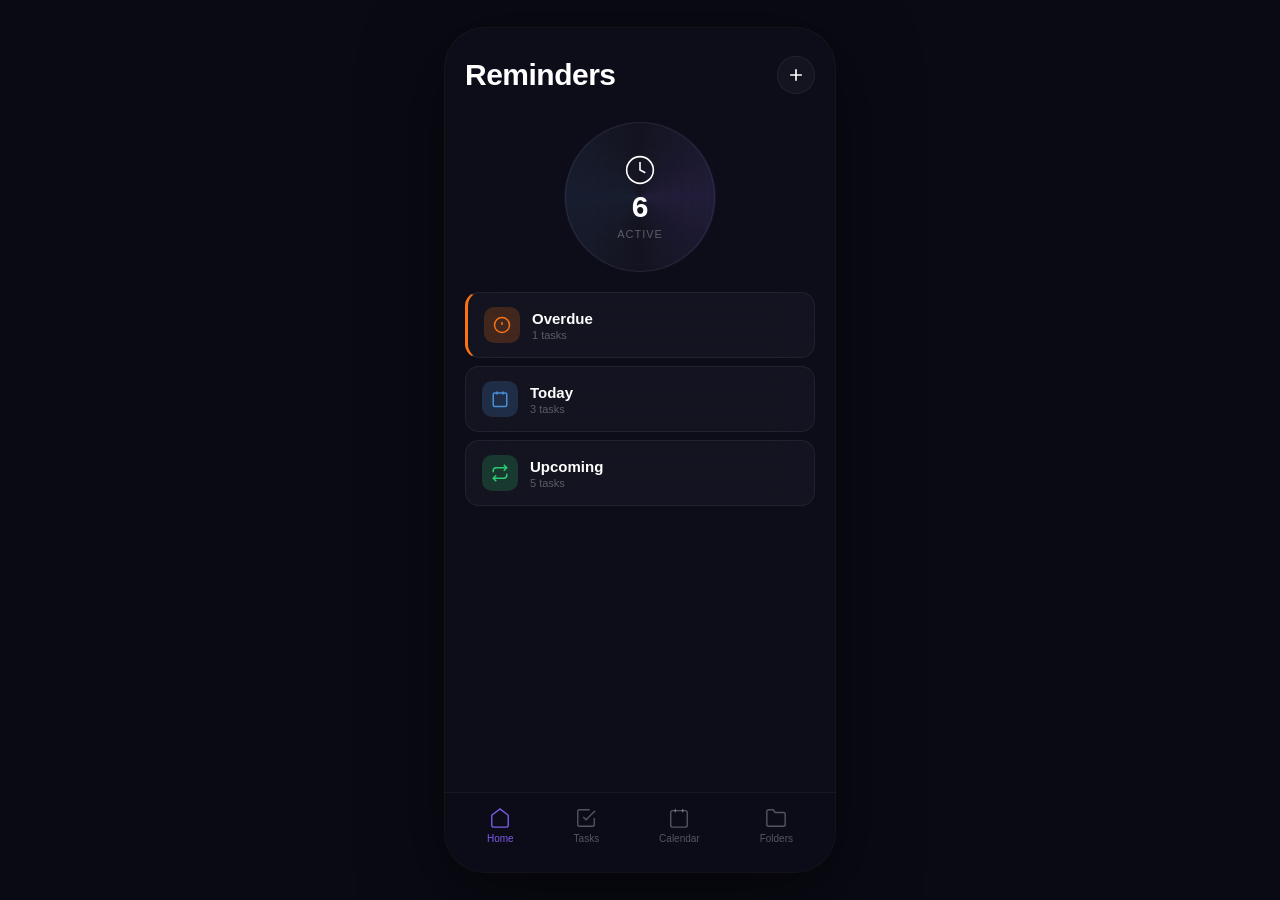
==== webapp/index.html @ ca065702 "upadate!" ====
<!DOCTYPE html>
<html lang="ru">
<head>
    <meta charset="UTF-8">
    <meta name="viewport" content="width=device-width, initial-scale=1.0, maximum-scale=1.0, user-scalable=no, viewport-fit=cover">
    <title>Reminders</title>
    <link rel="stylesheet" href="css/style.css">
</head>
<body>
    <div class="phone-frame">
        <!-- Контент -->
        <div class="content" id="content">
            <!-- Home -->
            <div class="page active" id="page-home">
                <div class="page-header">
                    <h1 class="page-title">Reminders</h1>
                    <button class="btn-circle" id="btnAddHome">
                        <svg width="20" height="20" viewBox="0 0 24 24" fill="none" stroke="white" stroke-width="2"><line x1="12" y1="5" x2="12" y2="19"/><line x1="5" y1="12" x2="19" y2="12"/></svg>
                    </button>
                </div>

                <div class="hero-circle-container">
                    <div class="hero-circle">
                        <div class="hero-circle-glow"></div>
                        <div class="hero-circle-content">
                            <svg width="32" height="32" viewBox="0 0 24 24" fill="none" stroke="white" stroke-width="1.2"><circle cx="12" cy="12" r="10"/><polyline points="12 6 12 12 16 14"/></svg>
                            <span class="hero-number" id="activeCount">4</span>
                            <span class="hero-label">active</span>
                        </div>
                    </div>
                </div>

                <div class="smart-lists">
                    <div class="smart-list-card overdue-card">
                        <div class="smart-list-left">
                            <div class="smart-list-icon" style="background: rgba(249,115,22,0.2);">
                                <svg width="18" height="18" viewBox="0 0 24 24" fill="none" stroke="#f97316" stroke-width="2"><circle cx="12" cy="12" r="10"/><line x1="12" y1="8" x2="12" y2="12"/><line x1="12" y1="16" x2="12.01" y2="16"/></svg>
                            </div>
                            <div>
                                <span class="smart-list-name">Overdue</span>
                                <span class="smart-list-count" id="overdueCount">2 tasks</span>
                            </div>
                        </div>
                    </div>
                    <div class="smart-list-card">
                        <div class="smart-list-left">
                            <div class="smart-list-icon" style="background: rgba(74,144,217,0.2);">
                                <svg width="18" height="18" viewBox="0 0 24 24" fill="none" stroke="#4A90D9" stroke-width="2"><rect x="3" y="4" width="18" height="18" rx="2"/><line x1="16" y1="2" x2="16" y2="6"/><line x1="8" y1="2" x2="8" y2="6"/></svg>
                            </div>
                            <div>
                                <span class="smart-list-name">Today</span>
                                <span class="smart-list-count" id="todayCount">3 tasks</span>
                            </div>
                        </div>
                    </div>
                    <div class="smart-list-card">
                        <div class="smart-list-left">
                            <div class="smart-list-icon" style="background: rgba(46,204,113,0.2);">
                                <svg width="18" height="18" viewBox="0 0 24 24" fill="none" stroke="#2ecc71" stroke-width="2"><polyline points="17 1 21 5 17 9"/><path d="M3 11V9a4 4 0 0 1 4-4h14"/><polyline points="7 23 3 19 7 15"/><path d="M21 13v2a4 4 0 0 1-4 4H3"/></svg>
                            </div>
                            <div>
                                <span class="smart-list-name">Upcoming</span>
                                <span class="smart-list-count" id="upcomingCount">5 tasks</span>
                            </div>
                        </div>
                    </div>
                </div>
            </div>

            <!-- Tasks -->
            <div class="page" id="page-tasks">
                <div class="page-header">
                    <h1 class="page-title">Tasks</h1>
                    <button class="btn-circle" id="btnAddTask">
                        <svg width="20" height="20" viewBox="0 0 24 24" fill="none" stroke="white" stroke-width="2"><line x1="12" y1="5" x2="12" y2="19"/><line x1="5" y1="12" x2="19" y2="12"/></svg>
                    </button>
                </div>
                <div class="search-bar">
                    <svg width="16" height="16" viewBox="0 0 24 24" fill="none" stroke="rgba(255,255,255,0.4)" stroke-width="2"><circle cx="11" cy="11" r="8"/><line x1="21" y1="21" x2="16.65" y2="16.65"/></svg>
                    <input type="text" placeholder="Search tasks..." class="search-input" id="searchTasks">
                </div>
                <div class="filter-chips">
                    <button class="chip active" data-filter="all">All</button>
                    <button class="chip" data-filter="today">Today</button>
                    <button class="chip" data-filter="week">Week</button>
                    <button class="chip" data-filter="overdue">Overdue</button>
                </div>
                <div class="tasks-list-scroll" id="allTasksList"></div>
            </div>

            <!-- Calendar -->
            <div class="page" id="page-calendar">
                <div class="page-header">
                    <h1 class="page-title">Calendar</h1>
                    <button class="btn-circle" id="btnAddCalendar">
                        <svg width="20" height="20" viewBox="0 0 24 24" fill="none" stroke="white" stroke-width="2"><line x1="12" y1="5" x2="12" y2="19"/><line x1="5" y1="12" x2="19" y2="12"/></svg>
                    </button>
                </div>
                <div class="month-nav">
                    <button class="month-arrow" id="prevMonth"><svg width="20" height="20" viewBox="0 0 24 24" fill="none" stroke="white" stroke-width="2"><polyline points="15 18 9 12 15 6"/></svg></button>
                    <span class="month-title" id="monthTitle">July 2026</span>
                    <button class="month-arrow" id="nextMonth"><svg width="20" height="20" viewBox="0 0 24 24" fill="none" stroke="white" stroke-width="2"><polyline points="9 18 15 12 9 6"/></svg></button>
                </div>
                <div class="weekdays">
                    <span>Mon</span><span>Tue</span><span>Wed</span><span>Thu</span><span>Fri</span><span>Sat</span><span>Sun</span>
                </div>
                <div class="calendar-grid" id="calendarGrid"></div>
                <div class="selected-date-tasks" id="selectedDateTasks">
                    <p class="no-tasks-text">Select a date to see tasks</p>
                </div>
            </div>

            <!-- Folders -->
            <div class="page" id="page-folders">
                <div class="page-header">
                    <h1 class="page-title">Folders</h1>
                    <button class="btn-circle" id="btnAddFolder">
                        <svg width="20" height="20" viewBox="0 0 24 24" fill="none" stroke="white" stroke-width="2"><line x1="12" y1="5" x2="12" y2="19"/><line x1="5" y1="12" x2="19" y2="12"/></svg>
                    </button>
                </div>
                <div class="folders-list" id="foldersList">
                    <div class="folder-card">
                        <div class="folder-left">
                            <div class="folder-color" style="background: #7c5ce7;"></div>
                            <span class="folder-name">Work</span>
                        </div>
                        <span class="folder-count">5</span>
                    </div>
                    <div class="folder-card">
                        <div class="folder-left">
                            <div class="folder-color" style="background: #2ecc71;"></div>
                            <span class="folder-name">Personal</span>
                        </div>
                        <span class="folder-count">3</span>
                    </div>
                    <div class="folder-card">
                        <div class="folder-left">
                            <div class="folder-color" style="background: #4A90D9;"></div>
                            <span class="folder-name">Study</span>
                        </div>
                        <span class="folder-count">2</span>
                    </div>
                </div>
            </div>
        </div>

        <!-- Таб-бар -->
        <div class="tab-bar">
            <div class="tab-item active" data-page="home">
                <svg width="22" height="22" viewBox="0 0 24 24" fill="none" stroke="currentColor" stroke-width="1.5"><path d="M3 9l9-7 9 7v11a2 2 0 0 1-2 2H5a2 2 0 0 1-2-2z"/></svg>
                <span>Home</span>
            </div>
            <div class="tab-item" data-page="tasks">
                <svg width="22" height="22" viewBox="0 0 24 24" fill="none" stroke="currentColor" stroke-width="1.5"><path d="M9 11l3 3L22 4"/><path d="M21 12v7a2 2 0 0 1-2 2H5a2 2 0 0 1-2-2V5a2 2 0 0 1 2-2h11"/></svg>
                <span>Tasks</span>
            </div>
            <div class="tab-item" data-page="calendar">
                <svg width="22" height="22" viewBox="0 0 24 24" fill="none" stroke="currentColor" stroke-width="1.5"><rect x="3" y="4" width="18" height="18" rx="2"/><line x1="16" y1="2" x2="16" y2="6"/><line x1="8" y1="2" x2="8" y2="6"/></svg>
                <span>Calendar</span>
            </div>
            <div class="tab-item" data-page="folders">
                <svg width="22" height="22" viewBox="0 0 24 24" fill="none" stroke="currentColor" stroke-width="1.5"><path d="M22 19a2 2 0 0 1-2 2H4a2 2 0 0 1-2-2V5a2 2 0 0 1 2-2h5l2 3h9a2 2 0 0 1 2 2z"/></svg>
                <span>Folders</span>
            </div>
        </div>
    </div>

    <!-- Модальное окно создания/редактирования -->
    <div class="modal-overlay" id="modalOverlay">
        <div class="modal-sheet">
            <div class="modal-handle"></div>
            <h3 class="modal-title" id="modalTitle">New Reminder</h3>
            <div class="modal-body">
                <input type="text" class="modal-input" id="inputTitle" placeholder="Task name">
                <textarea class="modal-input modal-textarea" id="inputDescription" placeholder="Notes" rows="2"></textarea>
                <div class="modal-row">
                    <label class="modal-label">Deadline</label>
                    <input type="datetime-local" class="modal-input" id="inputDeadline">
                </div>
                <div class="modal-row">
                    <label class="modal-label">Priority</label>
                    <div class="priority-select" id="prioritySelect">
                        <button class="priority-btn" data-priority="low">!</button>
                        <button class="priority-btn active" data-priority="medium">!!</button>
                        <button class="priority-btn" data-priority="high">!!!</button>
                    </div>
                </div>
                <div class="modal-row">
                    <label class="modal-label">Folder</label>
                    <select class="modal-input" id="inputFolder">
                        <option value="">None</option>
                        <option value="work">Work</option>
                        <option value="personal">Personal</option>
                        <option value="study">Study</option>
                    </select>
                </div>
                <div class="modal-row">
                    <label class="modal-label">Repeat</label>
                    <select class="modal-input" id="inputRepeat">
                        <option value="none">Never</option>
                        <option value="daily">Daily</option>
                        <option value="weekly">Weekly</option>
                        <option value="monthly">Monthly</option>
                    </select>
                </div>
                <div class="modal-row">
                    <label class="modal-label">Remind before</label>
                    <select class="modal-input" id="inputRemindBefore">
                        <option value="0">At deadline</option>
                        <option value="5">5 minutes</option>
                        <option value="15">15 minutes</option>
                        <option value="30">30 minutes</option>
                        <option value="60">1 hour</option>
                        <option value="1440">1 day</option>
                    </select>
                </div>
                <div class="modal-row">
                    <label class="modal-label">Subtasks</label>
                    <div class="subtasks-list" id="subtasksList"></div>
                    <button class="add-subtask-btn" id="addSubtask">+ Add subtask</button>
                </div>
            </div>
            <div class="modal-actions">
                <button class="btn-delete" id="btnDelete" style="display:none;">Delete</button>
                <button class="btn-save" id="btnSave">Save</button>
            </div>
        </div>
    </div>

    <script src="https://telegram.org/js/telegram-web-app.js"></script>
    <script src="js/store.js"></script>
    <script src="js/app.js"></script>
</body>
</html>
---- webapp/css/style.css ----
* { margin: 0; padding: 0; box-sizing: border-box; }

:root {
    --phone-width: 390px;
    --phone-height: 844px;
    --bg: #0d0d1a;
    --surface: rgba(255,255,255,0.03);
    --surface-hover: rgba(255,255,255,0.05);
    --border: rgba(255,255,255,0.06);
    --border-hover: rgba(255,255,255,0.12);
    --text: #fff;
    --text-secondary: rgba(255,255,255,0.5);
    --text-muted: rgba(255,255,255,0.3);
    --accent: #7c5ce7;
    --overdue: #f97316;
    --success: #2ecc71;
    --info: #4A90D9;
    --radius: 14px;
    --radius-sm: 10px;
}

body {
    font-family: -apple-system, BlinkMacSystemFont, 'SF Pro Display', 'Segoe UI', sans-serif;
    background: #000;
    display: flex;
    justify-content: center;
    align-items: center;
    min-height: 100vh;
    -webkit-font-smoothing: antialiased;
    -webkit-tap-highlight-color: transparent;
    user-select: none;
}

.phone-frame {
    width: var(--phone-width);
    height: var(--phone-height);
    max-width: 100vw;
    max-height: 100vh;
    background: var(--bg);
    overflow: hidden;
    display: flex;
    flex-direction: column;
    position: relative;
    box-shadow: 0 0 0 1px rgba(255,255,255,0.05), 0 0 80px rgba(80,60,180,0.15);
}

@media (max-width: 390px) {
    .phone-frame { width: 100vw; height: 100vh; border-radius: 0; }
}

@media (min-width: 391px) {
    body { background: #0a0a14; }
    .phone-frame { border-radius: 40px; box-shadow: 0 0 0 1px rgba(255,255,255,0.05), 0 20px 80px rgba(0,0,0,0.6); }
}

/* Контент */
.content {
    flex: 1;
    overflow-y: auto;
    padding: 28px 20px 8px;
    position: relative;
}

.content::-webkit-scrollbar { display: none; }

.page { display: none; }
.page.active { display: block; }

.page-header {
    display: flex;
    justify-content: space-between;
    align-items: center;
    margin-bottom: 20px;
}

.page-title {
    font-size: 30px;
    font-weight: 700;
    color: var(--text);
    letter-spacing: -0.5px;
}

.btn-circle {
    width: 38px;
    height: 38px;
    border-radius: 50%;
    background: var(--surface);
    border: 1px solid var(--border);
    color: white;
    cursor: pointer;
    display: flex;
    align-items: center;
    justify-content: center;
    transition: all 0.15s ease;
}

.btn-circle:active {
    background: var(--surface-hover);
    transform: scale(0.92);
}

/* Hero circle */
.hero-circle-container {
    display: flex;
    justify-content: center;
    padding: 8px 0 20px;
}

.hero-circle {
    width: 150px;
    height: 150px;
    border-radius: 50%;
    background: rgba(255,255,255,0.03);
    backdrop-filter: blur(30px);
    -webkit-backdrop-filter: blur(30px);
    border: 1px solid rgba(255,255,255,0.08);
    position: relative;
    display: flex;
    align-items: center;
    justify-content: center;
}

.hero-circle-glow {
    position: absolute;
    inset: -2px;
    border-radius: 50%;
    background: conic-gradient(from 0deg, transparent, rgba(124,92,231,0.12), transparent, rgba(74,144,217,0.08), transparent);
    animation: rotateGlow 8s linear infinite;
}

@keyframes rotateGlow {
    from { transform: rotate(0deg); }
    to { transform: rotate(360deg); }
}

.hero-circle-content {
    position: relative;
    z-index: 1;
    display: flex;
    flex-direction: column;
    align-items: center;
    gap: 4px;
}

.hero-number { font-size: 30px; font-weight: 700; color: var(--text); }
.hero-label { font-size: 11px; color: var(--text-muted); text-transform: uppercase; letter-spacing: 1px; }

/* Smart lists */
.smart-lists { display: flex; flex-direction: column; gap: 8px; }

.smart-list-card {
    background: var(--surface);
    backdrop-filter: blur(20px);
    -webkit-backdrop-filter: blur(20px);
    border: 1px solid var(--border);
    border-radius: var(--radius);
    padding: 14px 16px;
    display: flex;
    justify-content: space-between;
    align-items: center;
    cursor: pointer;
    transition: all 0.15s ease;
}

.smart-list-card:active { background: var(--surface-hover); transform: scale(0.98); }
.smart-list-card.overdue-card { border-left: 3px solid var(--overdue); }

.smart-list-left { display: flex; align-items: center; gap: 12px; }

.smart-list-icon {
    width: 36px;
    height: 36px;
    border-radius: 10px;
    display: flex;
    align-items: center;
    justify-content: center;
}

.smart-list-name { font-size: 15px; font-weight: 600; color: var(--text); display: block; }
.smart-list-count { font-size: 11px; color: var(--text-muted); display: block; margin-top: 2px; }

/* Search bar */
.search-bar {
    display: flex;
    align-items: center;
    gap: 8px;
    background: var(--surface);
    border: 1px solid var(--border);
    border-radius: var(--radius-sm);
    padding: 10px 14px;
    margin-bottom: 12px;
}

.search-input {
    flex: 1;
    background: transparent;
    border: none;
    color: var(--text);
    font-size: 14px;
    outline: none;
}

.search-input::placeholder { color: var(--text-muted); }

/* Filter chips */
.filter-chips {
    display: flex;
    gap: 8px;
    margin-bottom: 14px;
    overflow-x: auto;
    padding-bottom: 4px;
}

.filter-chips::-webkit-scrollbar { display: none; }

.chip {
    padding: 7px 16px;
    border-radius: 20px;
    background: var(--surface);
    border: 1px solid var(--border);
    color: var(--text-secondary);
    font-size: 13px;
    cursor: pointer;
    white-space: nowrap;
    transition: all 0.15s ease;
}

.chip.active {
    background: rgba(124,92,231,0.2);
    border-color: rgba(124,92,231,0.4);
    color: var(--accent);
}

/* Tasks list */
.tasks-list-scroll {
    display: flex;
    flex-direction: column;
    gap: 6px;
    padding-bottom: 16px;
}

.task-item {
    background: var(--surface);
    border: 1px solid var(--border);
    border-radius: var(--radius);
    padding: 13px 14px;
    display: flex;
    align-items: flex-start;
    gap: 10px;
    cursor: pointer;
    transition: all 0.15s ease;
}

.task-item:active { background: var(--surface-hover); transform: scale(0.98); }
.task-item.overdue-item { border-left: 2.5px solid var(--overdue); }
.task-item.completed { opacity: 0.5; }

.task-checkbox {
    width: 20px;
    height: 20px;
    border-radius: 50%;
    border: 2px solid rgba(255,255,255,0.2);
    flex-shrink: 0;
    margin-top: 2px;
    transition: all 0.15s ease;
    cursor: pointer;
}

.task-checkbox.checked {
    background: var(--accent);
    border-color: var(--accent);
}

.task-item-body { flex: 1; min-width: 0; }
.task-item-title { font-size: 14px; font-weight: 500; color: var(--text); }
.task-item-notes { font-size: 12px; color: var(--text-muted); margin-top: 2px; }
.task-item-meta { font-size: 11px; color: var(--text-secondary); margin-top: 4px; display: flex; gap: 8px; flex-wrap: wrap; }
.task-item-meta .overdue-text { color: var(--overdue); }

.priority-dot {
    display: inline-block;
    width: 6px;
    height: 6px;
    border-radius: 50%;
    flex-shrink: 0;
    margin-top: 8px;
}

.priority-dot.high { background: #e74c3c; box-shadow: 0 0 6px #e74c3c; }
.priority-dot.medium { background: #f39c12; box-shadow: 0 0 6px #f39c12; }
.priority-dot.low { background: #4A90D9; box-shadow: 0 0 6px #4A90D9; }

.no-tasks-text { text-align: center; color: var(--text-muted); padding: 30px; font-size: 14px; }

/* Calendar */
.month-nav {
    display: flex;
    justify-content: space-between;
    align-items: center;
    margin-bottom: 16px;
}

.month-arrow {
    background: none;
    border: none;
    cursor: pointer;
    padding: 4px;
}

.month-title { font-size: 17px; font-weight: 600; color: var(--text); }

.weekdays {
    display: grid;
    grid-template-columns: repeat(7, 1fr);
    text-align: center;
    margin-bottom: 8px;
}

.weekdays span {
    font-size: 11px;
    color: var(--text-muted);
    padding: 6px 0;
}

.calendar-grid {
    display: grid;
    grid-template-columns: repeat(7, 1fr);
    gap: 4px;
    text-align: center;
}

.calendar-day {
    aspect-ratio: 1;
    display: flex;
    align-items: center;
    justify-content: center;
    border-radius: 50%;
    font-size: 14px;
    color: var(--text);
    cursor: pointer;
    transition: all 0.15s ease;
    position: relative;
}

.calendar-day:hover { background: var(--surface-hover); }
.calendar-day.other-month { color: var(--text-muted); }
.calendar-day.today { background: var(--accent); font-weight: 700; }
.calendar-day.selected { border: 2px solid var(--accent); }
.calendar-day.has-tasks::after { content: ''; position: absolute; bottom: 4px; width: 4px; height: 4px; border-radius: 50%; background: var(--accent); }
.calendar-day.today.has-tasks::after { background: white; }

.selected-date-tasks { margin-top: 16px; }

/* Folders */
.folders-list { display: flex; flex-direction: column; gap: 6px; }

.folder-card {
    background: var(--surface);
    border: 1px solid var(--border);
    border-radius: var(--radius);
    padding: 14px 16px;
    display: flex;
    justify-content: space-between;
    align-items: center;
    cursor: pointer;
    transition: all 0.15s ease;
}

.folder-card:active { background: var(--surface-hover); transform: scale(0.98); }

.folder-left { display: flex; align-items: center; gap: 10px; }

.folder-color {
    width: 32px;
    height: 32px;
    border-radius: 8px;
}

.folder-name { font-size: 15px; font-weight: 500; color: var(--text); }
.folder-count { font-size: 13px; color: var(--text-muted); }

/* Tab bar */
.tab-bar {
    display: flex;
    justify-content: space-around;
    align-items: center;
    padding: 10px 12px 24px;
    background: rgba(13,13,26,0.85);
    backdrop-filter: blur(30px);
    -webkit-backdrop-filter: blur(30px);
    border-top: 1px solid rgba(255,255,255,0.05);
    flex-shrink: 0;
}

.tab-item {
    display: flex;
    flex-direction: column;
    align-items: center;
    gap: 4px;
    color: rgba(255,255,255,0.3);
    cursor: pointer;
    transition: all 0.15s ease;
    padding: 4px 12px;
    border-radius: 8px;
}

.tab-item:active { color: rgba(255,255,255,0.5); }
.tab-item.active { color: var(--accent); }
.tab-item span { font-size: 10px; font-weight: 500; }

/* Modal */
.modal-overlay {
    display: none;
    position: fixed;
    inset: 0;
    background: rgba(0,0,0,0.6);
    z-index: 1000;
    align-items: flex-end;
    justify-content: center;
}

.modal-overlay.active { display: flex; }

.modal-sheet {
    width: 100%;
    max-width: 430px;
    max-height: 85vh;
    background: #1a1a2e;
    border-radius: 20px 20px 0 0;
    padding: 12px 20px 28px;
    overflow-y: auto;
    animation: slideUp 0.25s ease;
}

@keyframes slideUp {
    from { transform: translateY(100%); }
    to { transform: translateY(0); }
}

.modal-handle {
    width: 36px;
    height: 4px;
    background: rgba(255,255,255,0.2);
    border-radius: 2px;
    margin: 0 auto 16px;
}

.modal-title { font-size: 20px; font-weight: 700; color: var(--text); margin-bottom: 18px; }

.modal-body { display: flex; flex-direction: column; gap: 14px; }

.modal-input {
    width: 100%;
    padding: 12px 14px;
    background: rgba(255,255,255,0.05);
    border: 1px solid var(--border);
    border-radius: var(--radius-sm);
    color: var(--text);
    font-size: 15px;
    font-family: inherit;
    outline: none;
}

.modal-input:focus { border-color: rgba(124,92,231,0.4); }
.modal-textarea { resize: vertical; min-height: 60px; }
.modal-input::placeholder { color: var(--text-muted); }

.modal-row { display: flex; flex-direction: column; gap: 6px; }
.modal-label { font-size: 12px; color: var(--text-secondary); text-transform: uppercase; letter-spacing: 0.5px; }

.priority-select { display: flex; gap: 8px; }
.priority-btn {
    padding: 8px 16px;
    border-radius: 8px;
    background: var(--surface);
    border: 1px solid var(--border);
    color: var(--text-muted);
    font-size: 14px;
    font-weight: 700;
    cursor: pointer;
    transition: all 0.15s ease;
}
.priority-btn.active { background: rgba(124,92,231,0.2); border-color: var(--accent); color: var(--accent); }

.subtasks-list { display: flex; flex-direction: column; gap: 6px; }
.subtask-row { display: flex; align-items: center; gap: 8px; }
.subtask-row input { flex: 1; }
.subtask-remove {
    background: none;
    border: none;
    color: #e74c3c;
    cursor: pointer;
    font-size: 16px;
    padding: 4px;
}

.add-subtask-btn {
    background: none;
    border: none;
    color: var(--accent);
    font-size: 13px;
    cursor: pointer;
    text-align: left;
    padding: 4px 0;
}

.modal-actions {
    display: flex;
    gap: 10px;
    margin-top: 20px;
}

.btn-delete {
    flex: 1;
    padding: 14px;
    background: transparent;
    border: 1px solid rgba(231,76,60,0.3);
    border-radius: var(--radius-sm);
    color: #e74c3c;
    font-size: 15px;
    font-weight: 600;
    cursor: pointer;
}

.btn-save {
    flex: 2;
    padding: 14px;
    background: var(--accent);
    border: none;
    border-radius: var(--radius-sm);
    color: white;
    font-size: 15px;
    font-weight: 600;
    cursor: pointer;
}

/* Skeleton */
.skeleton {
    background: linear-gradient(90deg, rgba(255,255,255,0.03) 25%, rgba(255,255,255,0.05) 50%, rgba(255,255,255,0.03) 75%);
    background-size: 200% 100%;
    animation: shimmer 1.5s infinite;
    border-radius: var(--radius);
}

@keyframes shimmer {
    0% { background-position: 200% 0; }
    100% { background-position: -200% 0; }
}
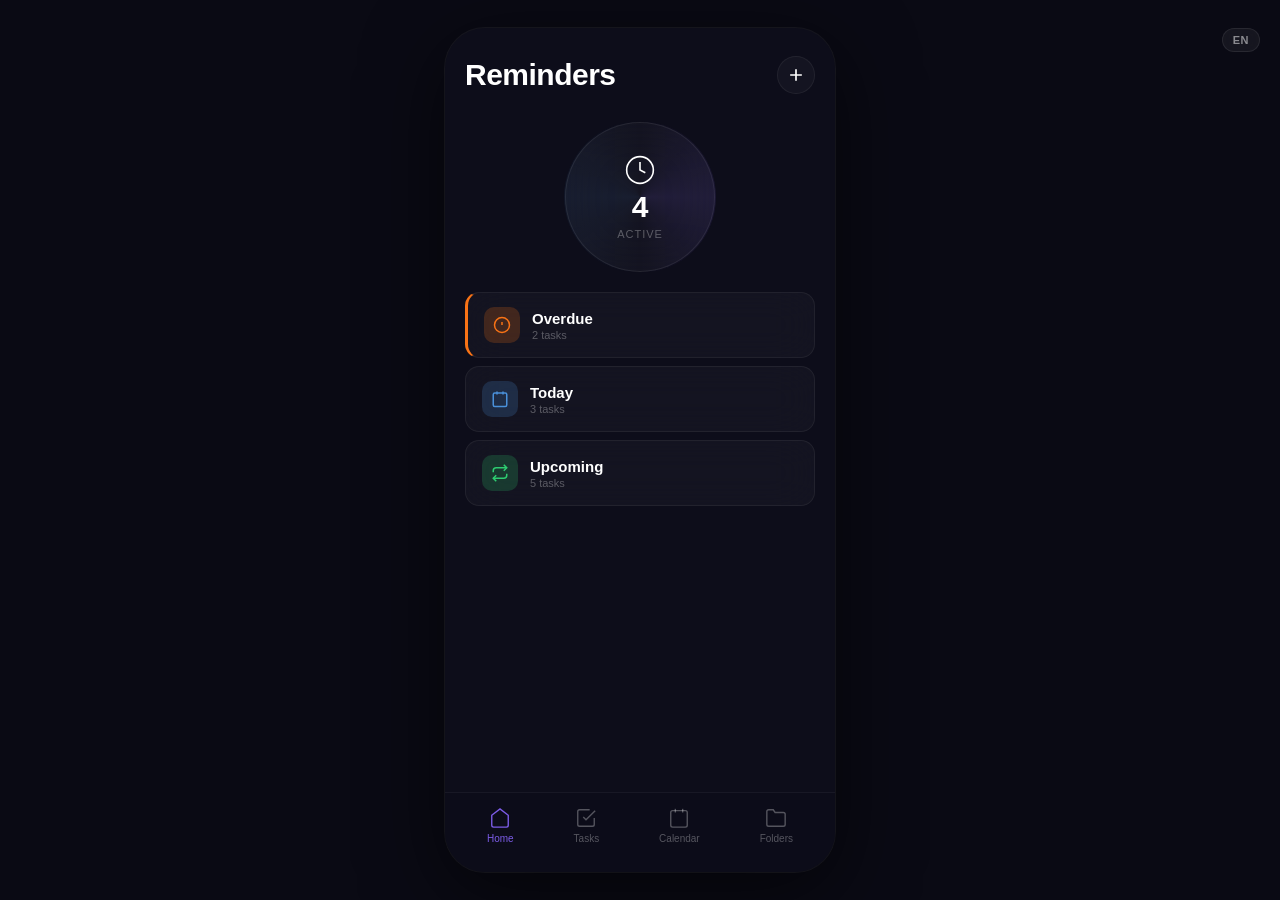
==== commit a8f07d38: "update" ====
--- a/webapp/index.html
+++ b/webapp/index.html
@@ -7,13 +7,16 @@
     <link rel="stylesheet" href="css/style.css">
 </head>
 <body>
+    <!-- Кнопка переключения языка -->
+    <button class="lang-toggle" id="langToggle">EN</button>
+
     <div class="phone-frame">
         <!-- Контент -->
         <div class="content" id="content">
             <!-- Home -->
             <div class="page active" id="page-home">
                 <div class="page-header">
-                    <h1 class="page-title">Reminders</h1>
+                    <h1 class="page-title" data-i18n="reminders">Reminders</h1>
                     <button class="btn-circle" id="btnAddHome">
                         <svg width="20" height="20" viewBox="0 0 24 24" fill="none" stroke="white" stroke-width="2"><line x1="12" y1="5" x2="12" y2="19"/><line x1="5" y1="12" x2="19" y2="12"/></svg>
                     </button>
@@ -25,7 +28,7 @@
                         <div class="hero-circle-content">
                             <svg width="32" height="32" viewBox="0 0 24 24" fill="none" stroke="white" stroke-width="1.2"><circle cx="12" cy="12" r="10"/><polyline points="12 6 12 12 16 14"/></svg>
                             <span class="hero-number" id="activeCount">4</span>
-                            <span class="hero-label">active</span>
+                            <span class="hero-label" data-i18n="active">active</span>
                         </div>
                     </div>
                 </div>
@@ -37,7 +40,7 @@
                                 <svg width="18" height="18" viewBox="0 0 24 24" fill="none" stroke="#f97316" stroke-width="2"><circle cx="12" cy="12" r="10"/><line x1="12" y1="8" x2="12" y2="12"/><line x1="12" y1="16" x2="12.01" y2="16"/></svg>
                             </div>
                             <div>
-                                <span class="smart-list-name">Overdue</span>
+                                <span class="smart-list-name" data-i18n="overdue">Overdue</span>
                                 <span class="smart-list-count" id="overdueCount">2 tasks</span>
                             </div>
                         </div>
@@ -48,7 +51,7 @@
                                 <svg width="18" height="18" viewBox="0 0 24 24" fill="none" stroke="#4A90D9" stroke-width="2"><rect x="3" y="4" width="18" height="18" rx="2"/><line x1="16" y1="2" x2="16" y2="6"/><line x1="8" y1="2" x2="8" y2="6"/></svg>
                             </div>
                             <div>
-                                <span class="smart-list-name">Today</span>
+                                <span class="smart-list-name" data-i18n="today">Today</span>
                                 <span class="smart-list-count" id="todayCount">3 tasks</span>
                             </div>
                         </div>
@@ -59,7 +62,7 @@
                                 <svg width="18" height="18" viewBox="0 0 24 24" fill="none" stroke="#2ecc71" stroke-width="2"><polyline points="17 1 21 5 17 9"/><path d="M3 11V9a4 4 0 0 1 4-4h14"/><polyline points="7 23 3 19 7 15"/><path d="M21 13v2a4 4 0 0 1-4 4H3"/></svg>
                             </div>
                             <div>
-                                <span class="smart-list-name">Upcoming</span>
+                                <span class="smart-list-name" data-i18n="upcoming">Upcoming</span>
                                 <span class="smart-list-count" id="upcomingCount">5 tasks</span>
                             </div>
                         </div>
@@ -70,20 +73,20 @@
             <!-- Tasks -->
             <div class="page" id="page-tasks">
                 <div class="page-header">
-                    <h1 class="page-title">Tasks</h1>
+                    <h1 class="page-title" data-i18n="tasks">Tasks</h1>
                     <button class="btn-circle" id="btnAddTask">
                         <svg width="20" height="20" viewBox="0 0 24 24" fill="none" stroke="white" stroke-width="2"><line x1="12" y1="5" x2="12" y2="19"/><line x1="5" y1="12" x2="19" y2="12"/></svg>
                     </button>
                 </div>
                 <div class="search-bar">
                     <svg width="16" height="16" viewBox="0 0 24 24" fill="none" stroke="rgba(255,255,255,0.4)" stroke-width="2"><circle cx="11" cy="11" r="8"/><line x1="21" y1="21" x2="16.65" y2="16.65"/></svg>
-                    <input type="text" placeholder="Search tasks..." class="search-input" id="searchTasks">
+                    <input type="text" data-i18n="search" placeholder="Search tasks..." class="search-input" id="searchTasks">
                 </div>
                 <div class="filter-chips">
-                    <button class="chip active" data-filter="all">All</button>
-                    <button class="chip" data-filter="today">Today</button>
-                    <button class="chip" data-filter="week">Week</button>
-                    <button class="chip" data-filter="overdue">Overdue</button>
+                    <button class="chip active" data-filter="all" data-i18n="all">All</button>
+                    <button class="chip" data-filter="today" data-i18n="today">Today</button>
+                    <button class="chip" data-filter="week" data-i18n="week">Week</button>
+                    <button class="chip" data-filter="overdue" data-i18n="overdue">Overdue</button>
                 </div>
                 <div class="tasks-list-scroll" id="allTasksList"></div>
             </div>
@@ -91,7 +94,7 @@
             <!-- Calendar -->
             <div class="page" id="page-calendar">
                 <div class="page-header">
-                    <h1 class="page-title">Calendar</h1>
+                    <h1 class="page-title" data-i18n="calendar">Calendar</h1>
                     <button class="btn-circle" id="btnAddCalendar">
                         <svg width="20" height="20" viewBox="0 0 24 24" fill="none" stroke="white" stroke-width="2"><line x1="12" y1="5" x2="12" y2="19"/><line x1="5" y1="12" x2="19" y2="12"/></svg>
                     </button>
@@ -106,14 +109,14 @@
                 </div>
                 <div class="calendar-grid" id="calendarGrid"></div>
                 <div class="selected-date-tasks" id="selectedDateTasks">
-                    <p class="no-tasks-text">Select a date to see tasks</p>
+                    <p class="no-tasks-text" data-i18n="selectDate">Select a date to see tasks</p>
                 </div>
             </div>
 
             <!-- Folders -->
             <div class="page" id="page-folders">
                 <div class="page-header">
-                    <h1 class="page-title">Folders</h1>
+                    <h1 class="page-title" data-i18n="folders">Folders</h1>
                     <button class="btn-circle" id="btnAddFolder">
                         <svg width="20" height="20" viewBox="0 0 24 24" fill="none" stroke="white" stroke-width="2"><line x1="12" y1="5" x2="12" y2="19"/><line x1="5" y1="12" x2="19" y2="12"/></svg>
                     </button>
@@ -122,21 +125,21 @@
                     <div class="folder-card">
                         <div class="folder-left">
                             <div class="folder-color" style="background: #7c5ce7;"></div>
-                            <span class="folder-name">Work</span>
+                            <span class="folder-name" data-i18n="work">Work</span>
                         </div>
                         <span class="folder-count">5</span>
                     </div>
                     <div class="folder-card">
                         <div class="folder-left">
                             <div class="folder-color" style="background: #2ecc71;"></div>
-                            <span class="folder-name">Personal</span>
+                            <span class="folder-name" data-i18n="personal">Personal</span>
                         </div>
                         <span class="folder-count">3</span>
                     </div>
                     <div class="folder-card">
                         <div class="folder-left">
                             <div class="folder-color" style="background: #4A90D9;"></div>
-                            <span class="folder-name">Study</span>
+                            <span class="folder-name" data-i18n="study">Study</span>
                         </div>
                         <span class="folder-count">2</span>
                     </div>
@@ -148,19 +151,19 @@
         <div class="tab-bar">
             <div class="tab-item active" data-page="home">
                 <svg width="22" height="22" viewBox="0 0 24 24" fill="none" stroke="currentColor" stroke-width="1.5"><path d="M3 9l9-7 9 7v11a2 2 0 0 1-2 2H5a2 2 0 0 1-2-2z"/></svg>
-                <span>Home</span>
+                <span data-i18n="home">Home</span>
             </div>
             <div class="tab-item" data-page="tasks">
                 <svg width="22" height="22" viewBox="0 0 24 24" fill="none" stroke="currentColor" stroke-width="1.5"><path d="M9 11l3 3L22 4"/><path d="M21 12v7a2 2 0 0 1-2 2H5a2 2 0 0 1-2-2V5a2 2 0 0 1 2-2h11"/></svg>
-                <span>Tasks</span>
+                <span data-i18n="tasks">Tasks</span>
             </div>
             <div class="tab-item" data-page="calendar">
                 <svg width="22" height="22" viewBox="0 0 24 24" fill="none" stroke="currentColor" stroke-width="1.5"><rect x="3" y="4" width="18" height="18" rx="2"/><line x1="16" y1="2" x2="16" y2="6"/><line x1="8" y1="2" x2="8" y2="6"/></svg>
-                <span>Calendar</span>
+                <span data-i18n="calendar">Calendar</span>
             </div>
             <div class="tab-item" data-page="folders">
                 <svg width="22" height="22" viewBox="0 0 24 24" fill="none" stroke="currentColor" stroke-width="1.5"><path d="M22 19a2 2 0 0 1-2 2H4a2 2 0 0 1-2-2V5a2 2 0 0 1 2-2h5l2 3h9a2 2 0 0 1 2 2z"/></svg>
-                <span>Folders</span>
+                <span data-i18n="folders">Folders</span>
             </div>
         </div>
     </div>
@@ -169,16 +172,16 @@
     <div class="modal-overlay" id="modalOverlay">
         <div class="modal-sheet">
             <div class="modal-handle"></div>
-            <h3 class="modal-title" id="modalTitle">New Reminder</h3>
+            <h3 class="modal-title" id="modalTitle" data-i18n="newReminder">New Reminder</h3>
             <div class="modal-body">
-                <input type="text" class="modal-input" id="inputTitle" placeholder="Task name">
-                <textarea class="modal-input modal-textarea" id="inputDescription" placeholder="Notes" rows="2"></textarea>
-                <div class="modal-row">
-                    <label class="modal-label">Deadline</label>
+                <input type="text" class="modal-input" id="inputTitle" data-i18n="taskName" placeholder="Task name">
+                <textarea class="modal-input modal-textarea" id="inputDescription" data-i18n="notes" placeholder="Notes" rows="2"></textarea>
+                <div class="modal-row">
+                    <label class="modal-label" data-i18n="deadline">Deadline</label>
                     <input type="datetime-local" class="modal-input" id="inputDeadline">
                 </div>
                 <div class="modal-row">
-                    <label class="modal-label">Priority</label>
+                    <label class="modal-label" data-i18n="priority">Priority</label>
                     <div class="priority-select" id="prioritySelect">
                         <button class="priority-btn" data-priority="low">!</button>
                         <button class="priority-btn active" data-priority="medium">!!</button>
@@ -186,48 +189,49 @@
                     </div>
                 </div>
                 <div class="modal-row">
-                    <label class="modal-label">Folder</label>
+                    <label class="modal-label" data-i18n="folder">Folder</label>
                     <select class="modal-input" id="inputFolder">
-                        <option value="">None</option>
-                        <option value="work">Work</option>
-                        <option value="personal">Personal</option>
-                        <option value="study">Study</option>
+                        <option value="" data-i18n="none">None</option>
+                        <option value="work" data-i18n="work">Work</option>
+                        <option value="personal" data-i18n="personal">Personal</option>
+                        <option value="study" data-i18n="study">Study</option>
                     </select>
                 </div>
                 <div class="modal-row">
-                    <label class="modal-label">Repeat</label>
+                    <label class="modal-label" data-i18n="repeat">Repeat</label>
                     <select class="modal-input" id="inputRepeat">
-                        <option value="none">Never</option>
-                        <option value="daily">Daily</option>
-                        <option value="weekly">Weekly</option>
-                        <option value="monthly">Monthly</option>
+                        <option value="none" data-i18n="never">Never</option>
+                        <option value="daily" data-i18n="daily">Daily</option>
+                        <option value="weekly" data-i18n="weekly">Weekly</option>
+                        <option value="monthly" data-i18n="monthly">Monthly</option>
                     </select>
                 </div>
                 <div class="modal-row">
-                    <label class="modal-label">Remind before</label>
+                    <label class="modal-label" data-i18n="remindBefore">Remind before</label>
                     <select class="modal-input" id="inputRemindBefore">
-                        <option value="0">At deadline</option>
-                        <option value="5">5 minutes</option>
-                        <option value="15">15 minutes</option>
-                        <option value="30">30 minutes</option>
-                        <option value="60">1 hour</option>
-                        <option value="1440">1 day</option>
+                        <option value="0" data-i18n="atDeadline">At deadline</option>
+                        <option value="5" data-i18n="min5">5 minutes</option>
+                        <option value="15" data-i18n="min15">15 minutes</option>
+                        <option value="30" data-i18n="min30">30 minutes</option>
+                        <option value="60" data-i18n="hour1">1 hour</option>
+                        <option value="1440" data-i18n="day1">1 day</option>
                     </select>
                 </div>
                 <div class="modal-row">
-                    <label class="modal-label">Subtasks</label>
+                    <label class="modal-label" data-i18n="subtasks">Subtasks</label>
                     <div class="subtasks-list" id="subtasksList"></div>
-                    <button class="add-subtask-btn" id="addSubtask">+ Add subtask</button>
+                    <button class="add-subtask-btn" id="addSubtask" data-i18n="addSubtask">+ Add subtask</button>
                 </div>
             </div>
             <div class="modal-actions">
-                <button class="btn-delete" id="btnDelete" style="display:none;">Delete</button>
-                <button class="btn-save" id="btnSave">Save</button>
+                <button class="btn-delete" id="btnDelete" style="display:none;" data-i18n="delete">Delete</button>
+                <button class="btn-save" id="btnSave" data-i18n="save">Save</button>
             </div>
         </div>
     </div>
 
     <script src="https://telegram.org/js/telegram-web-app.js"></script>
+    <script src="js/i18n.js"></script>
     <script src="js/store.js"></script>
     <script src="js/app.js"></script>
 </body>
--- a/webapp/css/style.css
+++ b/webapp/css/style.css
@@ -542,6 +542,30 @@
     border-radius: var(--radius);
 }
 
+.lang-toggle {
+    position: absolute;
+    top: 28px;
+    right: 20px;
+    background: rgba(255,255,255,0.05);
+    backdrop-filter: blur(10px);
+    -webkit-backdrop-filter: blur(10px);
+    border: 1px solid rgba(255,255,255,0.08);
+    color: var(--text-secondary);
+    font-size: 11px;
+    font-weight: 700;
+    letter-spacing: 0.5px;
+    padding: 5px 10px;
+    border-radius: 14px;
+    cursor: pointer;
+    z-index: 10;
+    transition: all 0.15s ease;
+}
+
+.lang-toggle:active {
+    background: rgba(255,255,255,0.1);
+    color: var(--text);
+}
+
 @keyframes shimmer {
     0% { background-position: 200% 0; }
     100% { background-position: -200% 0; }
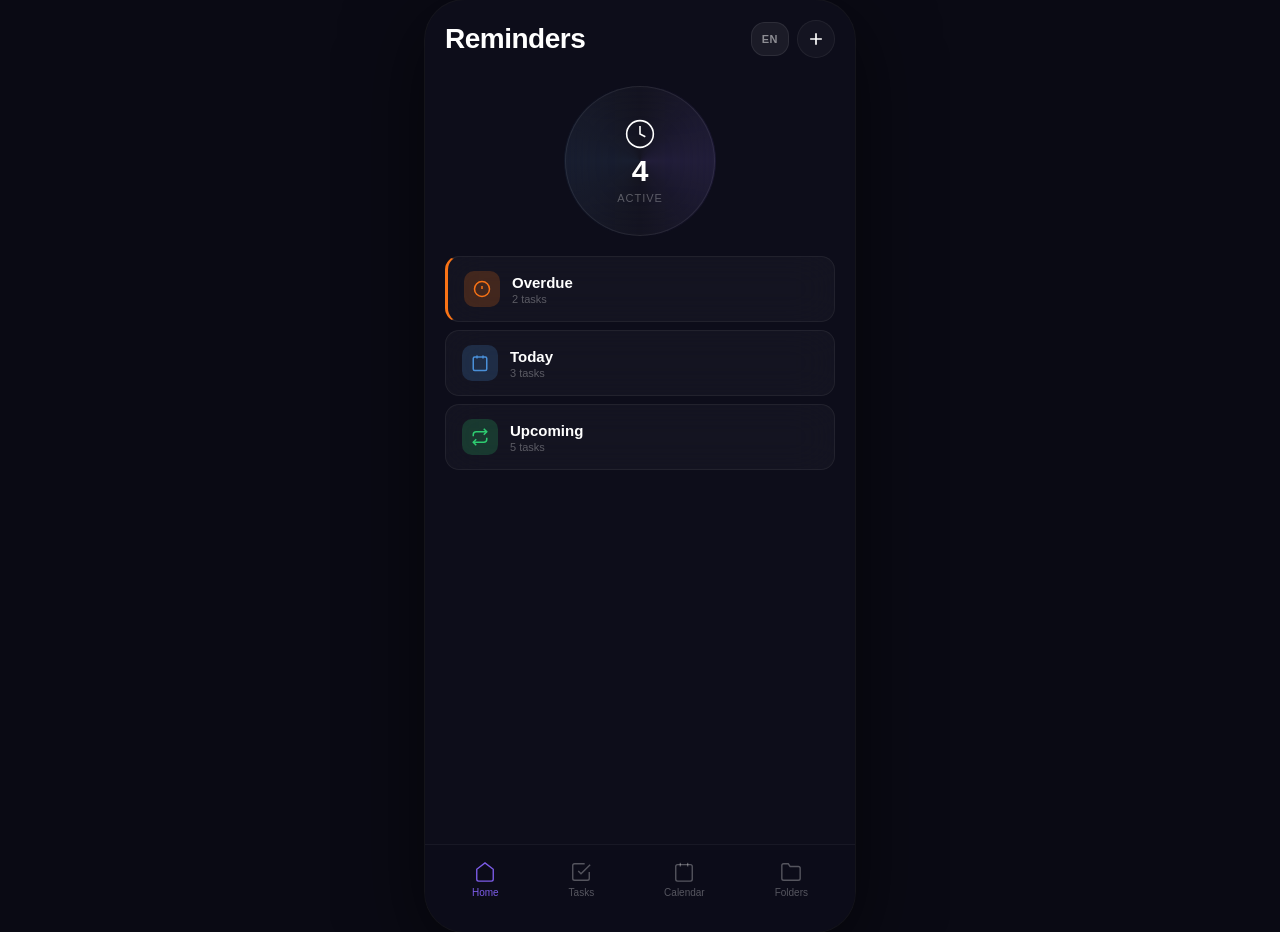
==== commit 90f7c54d: "update" ====
--- a/webapp/index.html
+++ b/webapp/index.html
@@ -7,9 +7,6 @@
     <link rel="stylesheet" href="css/style.css">
 </head>
 <body>
-    <!-- Кнопка переключения языка -->
-    <button class="lang-toggle" id="langToggle">EN</button>
-
     <div class="phone-frame">
         <!-- Контент -->
         <div class="content" id="content">
@@ -17,9 +14,12 @@
             <div class="page active" id="page-home">
                 <div class="page-header">
                     <h1 class="page-title" data-i18n="reminders">Reminders</h1>
-                    <button class="btn-circle" id="btnAddHome">
-                        <svg width="20" height="20" viewBox="0 0 24 24" fill="none" stroke="white" stroke-width="2"><line x1="12" y1="5" x2="12" y2="19"/><line x1="5" y1="12" x2="19" y2="12"/></svg>
-                    </button>
+                    <div class="header-actions">
+                        <button class="lang-toggle" id="langToggle">EN</button>
+                        <button class="btn-circle" id="btnAddHome">
+                            <svg width="20" height="20" viewBox="0 0 24 24" fill="none" stroke="white" stroke-width="2"><line x1="12" y1="5" x2="12" y2="19"/><line x1="5" y1="12" x2="19" y2="12"/></svg>
+                        </button>
+                    </div>
                 </div>
 
                 <div class="hero-circle-container">
@@ -74,9 +74,12 @@
             <div class="page" id="page-tasks">
                 <div class="page-header">
                     <h1 class="page-title" data-i18n="tasks">Tasks</h1>
-                    <button class="btn-circle" id="btnAddTask">
-                        <svg width="20" height="20" viewBox="0 0 24 24" fill="none" stroke="white" stroke-width="2"><line x1="12" y1="5" x2="12" y2="19"/><line x1="5" y1="12" x2="19" y2="12"/></svg>
-                    </button>
+                    <div class="header-actions">
+                        <button class="lang-toggle" id="langToggleTasks">EN</button>
+                        <button class="btn-circle" id="btnAddTask">
+                            <svg width="20" height="20" viewBox="0 0 24 24" fill="none" stroke="white" stroke-width="2"><line x1="12" y1="5" x2="12" y2="19"/><line x1="5" y1="12" x2="19" y2="12"/></svg>
+                        </button>
+                    </div>
                 </div>
                 <div class="search-bar">
                     <svg width="16" height="16" viewBox="0 0 24 24" fill="none" stroke="rgba(255,255,255,0.4)" stroke-width="2"><circle cx="11" cy="11" r="8"/><line x1="21" y1="21" x2="16.65" y2="16.65"/></svg>
@@ -95,9 +98,12 @@
             <div class="page" id="page-calendar">
                 <div class="page-header">
                     <h1 class="page-title" data-i18n="calendar">Calendar</h1>
-                    <button class="btn-circle" id="btnAddCalendar">
-                        <svg width="20" height="20" viewBox="0 0 24 24" fill="none" stroke="white" stroke-width="2"><line x1="12" y1="5" x2="12" y2="19"/><line x1="5" y1="12" x2="19" y2="12"/></svg>
-                    </button>
+                    <div class="header-actions">
+                        <button class="lang-toggle" id="langToggleCalendar">EN</button>
+                        <button class="btn-circle" id="btnAddCalendar">
+                            <svg width="20" height="20" viewBox="0 0 24 24" fill="none" stroke="white" stroke-width="2"><line x1="12" y1="5" x2="12" y2="19"/><line x1="5" y1="12" x2="19" y2="12"/></svg>
+                        </button>
+                    </div>
                 </div>
                 <div class="month-nav">
                     <button class="month-arrow" id="prevMonth"><svg width="20" height="20" viewBox="0 0 24 24" fill="none" stroke="white" stroke-width="2"><polyline points="15 18 9 12 15 6"/></svg></button>
@@ -117,9 +123,12 @@
             <div class="page" id="page-folders">
                 <div class="page-header">
                     <h1 class="page-title" data-i18n="folders">Folders</h1>
-                    <button class="btn-circle" id="btnAddFolder">
-                        <svg width="20" height="20" viewBox="0 0 24 24" fill="none" stroke="white" stroke-width="2"><line x1="12" y1="5" x2="12" y2="19"/><line x1="5" y1="12" x2="19" y2="12"/></svg>
-                    </button>
+                    <div class="header-actions">
+                        <button class="lang-toggle" id="langToggleFolders">EN</button>
+                        <button class="btn-circle" id="btnAddFolder">
+                            <svg width="20" height="20" viewBox="0 0 24 24" fill="none" stroke="white" stroke-width="2"><line x1="12" y1="5" x2="12" y2="19"/><line x1="5" y1="12" x2="19" y2="12"/></svg>
+                        </button>
+                    </div>
                 </div>
                 <div class="folders-list" id="foldersList">
                     <div class="folder-card">
@@ -168,7 +177,7 @@
         </div>
     </div>
 
-    <!-- Модальное окно создания/редактирования -->
+    <!-- Модальное окно -->
     <div class="modal-overlay" id="modalOverlay">
         <div class="modal-sheet">
             <div class="modal-handle"></div>
--- a/webapp/css/style.css
+++ b/webapp/css/style.css
@@ -1,13 +1,10 @@
 * { margin: 0; padding: 0; box-sizing: border-box; }
 
 :root {
-    --phone-width: 390px;
-    --phone-height: 844px;
     --bg: #0d0d1a;
     --surface: rgba(255,255,255,0.03);
     --surface-hover: rgba(255,255,255,0.05);
     --border: rgba(255,255,255,0.06);
-    --border-hover: rgba(255,255,255,0.12);
     --text: #fff;
     --text-secondary: rgba(255,255,255,0.5);
     --text-muted: rgba(255,255,255,0.3);
@@ -21,7 +18,7 @@
 
 body {
     font-family: -apple-system, BlinkMacSystemFont, 'SF Pro Display', 'Segoe UI', sans-serif;
-    background: #000;
+    background: var(--bg);
     display: flex;
     justify-content: center;
     align-items: center;
@@ -29,36 +26,36 @@
     -webkit-font-smoothing: antialiased;
     -webkit-tap-highlight-color: transparent;
     user-select: none;
+    overflow: hidden;
 }
 
 .phone-frame {
-    width: var(--phone-width);
-    height: var(--phone-height);
-    max-width: 100vw;
-    max-height: 100vh;
+    width: 100vw;
+    height: 100vh;
+    max-width: 430px;
+    max-height: 932px;
     background: var(--bg);
     overflow: hidden;
     display: flex;
     flex-direction: column;
     position: relative;
-    box-shadow: 0 0 0 1px rgba(255,255,255,0.05), 0 0 80px rgba(80,60,180,0.15);
-}
-
-@media (max-width: 390px) {
-    .phone-frame { width: 100vw; height: 100vh; border-radius: 0; }
-}
-
-@media (min-width: 391px) {
+}
+
+@media (min-width: 431px) {
     body { background: #0a0a14; }
-    .phone-frame { border-radius: 40px; box-shadow: 0 0 0 1px rgba(255,255,255,0.05), 0 20px 80px rgba(0,0,0,0.6); }
-}
-
-/* Контент */
+    .phone-frame {
+        border-radius: 40px;
+        box-shadow: 0 0 0 1px rgba(255,255,255,0.05), 0 20px 80px rgba(0,0,0,0.6);
+        height: 932px;
+    }
+}
+
 .content {
     flex: 1;
     overflow-y: auto;
-    padding: 28px 20px 8px;
+    padding: 20px 20px 8px;
     position: relative;
+    z-index: 1;
 }
 
 .content::-webkit-scrollbar { display: none; }
@@ -74,10 +71,38 @@
 }
 
 .page-title {
-    font-size: 30px;
+    font-size: 28px;
     font-weight: 700;
     color: var(--text);
     letter-spacing: -0.5px;
+}
+
+.header-actions {
+    display: flex;
+    align-items: center;
+    gap: 8px;
+}
+
+.lang-toggle {
+    background: rgba(255,255,255,0.06);
+    border: 1px solid rgba(255,255,255,0.08);
+    color: var(--text-secondary);
+    font-size: 11px;
+    font-weight: 700;
+    letter-spacing: 0.5px;
+    padding: 6px 10px;
+    border-radius: 14px;
+    cursor: pointer;
+    transition: all 0.15s ease;
+    height: 34px;
+    display: flex;
+    align-items: center;
+    justify-content: center;
+}
+
+.lang-toggle:active {
+    background: rgba(255,255,255,0.1);
+    color: var(--text);
 }
 
 .btn-circle {
@@ -99,7 +124,6 @@
     transform: scale(0.92);
 }
 
-/* Hero circle */
 .hero-circle-container {
     display: flex;
     justify-content: center;
@@ -145,7 +169,6 @@
 .hero-number { font-size: 30px; font-weight: 700; color: var(--text); }
 .hero-label { font-size: 11px; color: var(--text-muted); text-transform: uppercase; letter-spacing: 1px; }
 
-/* Smart lists */
 .smart-lists { display: flex; flex-direction: column; gap: 8px; }
 
 .smart-list-card {
@@ -179,7 +202,6 @@
 .smart-list-name { font-size: 15px; font-weight: 600; color: var(--text); display: block; }
 .smart-list-count { font-size: 11px; color: var(--text-muted); display: block; margin-top: 2px; }
 
-/* Search bar */
 .search-bar {
     display: flex;
     align-items: center;
@@ -202,7 +224,6 @@
 
 .search-input::placeholder { color: var(--text-muted); }
 
-/* Filter chips */
 .filter-chips {
     display: flex;
     gap: 8px;
@@ -231,7 +252,6 @@
     color: var(--accent);
 }
 
-/* Tasks list */
 .tasks-list-scroll {
     display: flex;
     flex-direction: column;
@@ -292,7 +312,6 @@
 
 .no-tasks-text { text-align: center; color: var(--text-muted); padding: 30px; font-size: 14px; }
 
-/* Calendar */
 .month-nav {
     display: flex;
     justify-content: space-between;
@@ -304,7 +323,7 @@
     background: none;
     border: none;
     cursor: pointer;
-    padding: 4px;
+    padding: 8px;
 }
 
 .month-title { font-size: 17px; font-weight: 600; color: var(--text); }
@@ -342,7 +361,7 @@
     position: relative;
 }
 
-.calendar-day:hover { background: var(--surface-hover); }
+.calendar-day:active { background: var(--surface-hover); }
 .calendar-day.other-month { color: var(--text-muted); }
 .calendar-day.today { background: var(--accent); font-weight: 700; }
 .calendar-day.selected { border: 2px solid var(--accent); }
@@ -351,7 +370,6 @@
 
 .selected-date-tasks { margin-top: 16px; }
 
-/* Folders */
 .folders-list { display: flex; flex-direction: column; gap: 6px; }
 
 .folder-card {
@@ -379,17 +397,18 @@
 .folder-name { font-size: 15px; font-weight: 500; color: var(--text); }
 .folder-count { font-size: 13px; color: var(--text-muted); }
 
-/* Tab bar */
 .tab-bar {
     display: flex;
     justify-content: space-around;
     align-items: center;
-    padding: 10px 12px 24px;
+    padding: 10px 12px 28px;
     background: rgba(13,13,26,0.85);
     backdrop-filter: blur(30px);
     -webkit-backdrop-filter: blur(30px);
     border-top: 1px solid rgba(255,255,255,0.05);
     flex-shrink: 0;
+    position: relative;
+    z-index: 10;
 }
 
 .tab-item {
@@ -400,7 +419,7 @@
     color: rgba(255,255,255,0.3);
     cursor: pointer;
     transition: all 0.15s ease;
-    padding: 4px 12px;
+    padding: 6px 14px;
     border-radius: 8px;
 }
 
@@ -453,7 +472,7 @@
     width: 100%;
     padding: 12px 14px;
     background: rgba(255,255,255,0.05);
-    border: 1px solid var(--border);
+    border: 1px solid rgba(255,255,255,0.08);
     border-radius: var(--radius-sm);
     color: var(--text);
     font-size: 15px;
@@ -472,8 +491,8 @@
 .priority-btn {
     padding: 8px 16px;
     border-radius: 8px;
-    background: var(--surface);
-    border: 1px solid var(--border);
+    background: rgba(255,255,255,0.05);
+    border: 1px solid rgba(255,255,255,0.08);
     color: var(--text-muted);
     font-size: 14px;
     font-weight: 700;
@@ -532,41 +551,4 @@
     font-size: 15px;
     font-weight: 600;
     cursor: pointer;
-}
-
-/* Skeleton */
-.skeleton {
-    background: linear-gradient(90deg, rgba(255,255,255,0.03) 25%, rgba(255,255,255,0.05) 50%, rgba(255,255,255,0.03) 75%);
-    background-size: 200% 100%;
-    animation: shimmer 1.5s infinite;
-    border-radius: var(--radius);
-}
-
-.lang-toggle {
-    position: absolute;
-    top: 28px;
-    right: 20px;
-    background: rgba(255,255,255,0.05);
-    backdrop-filter: blur(10px);
-    -webkit-backdrop-filter: blur(10px);
-    border: 1px solid rgba(255,255,255,0.08);
-    color: var(--text-secondary);
-    font-size: 11px;
-    font-weight: 700;
-    letter-spacing: 0.5px;
-    padding: 5px 10px;
-    border-radius: 14px;
-    cursor: pointer;
-    z-index: 10;
-    transition: all 0.15s ease;
-}
-
-.lang-toggle:active {
-    background: rgba(255,255,255,0.1);
-    color: var(--text);
-}
-
-@keyframes shimmer {
-    0% { background-position: 200% 0; }
-    100% { background-position: -200% 0; }
 }
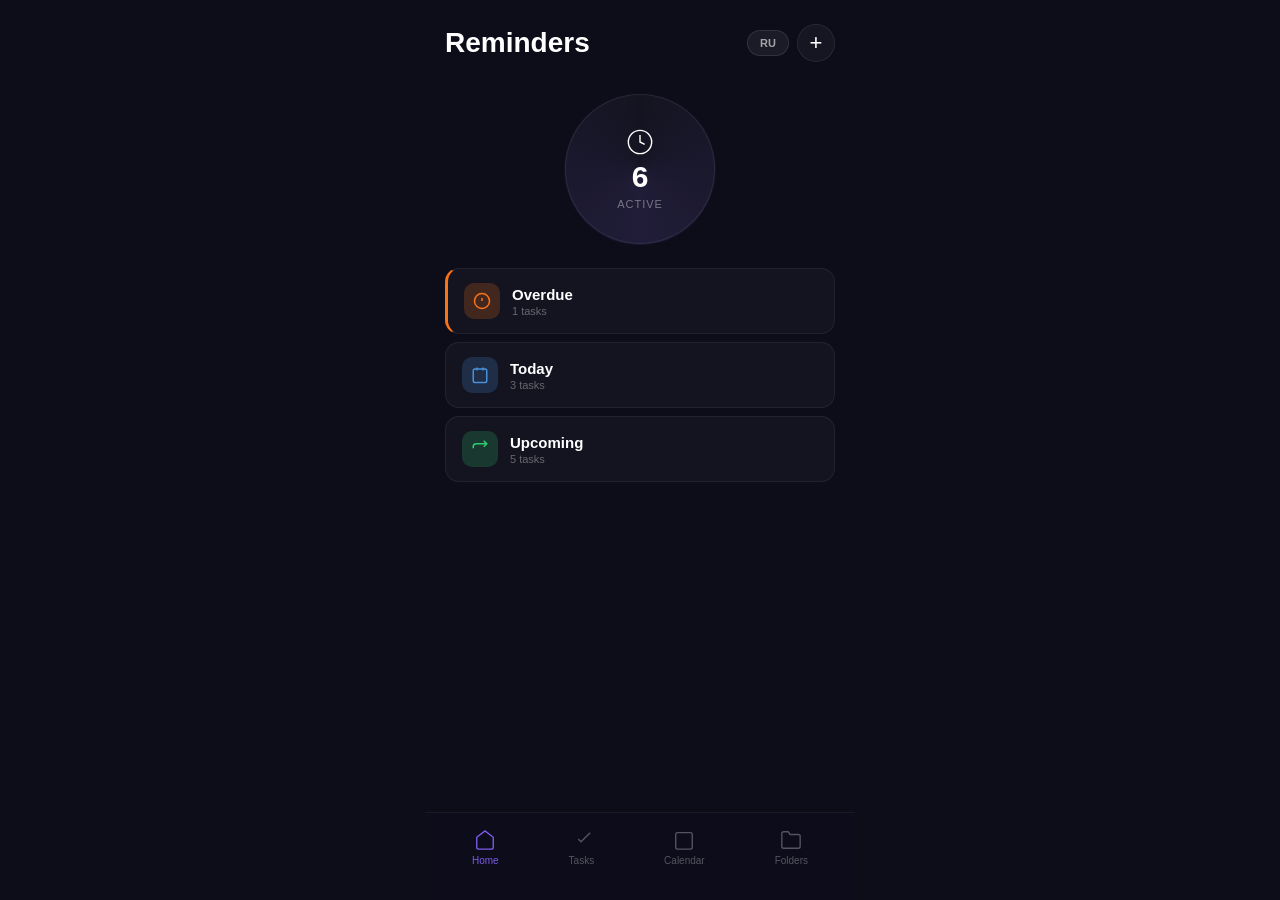
==== commit fc2c7115: "fix" ====
--- a/webapp/index.html
+++ b/webapp/index.html
@@ -7,234 +7,145 @@
     <link rel="stylesheet" href="css/style.css">
 </head>
 <body>
-    <div class="phone-frame">
-        <!-- Контент -->
-        <div class="content" id="content">
-            <!-- Home -->
-            <div class="page active" id="page-home">
-                <div class="page-header">
-                    <h1 class="page-title" data-i18n="reminders">Reminders</h1>
-                    <div class="header-actions">
-                        <button class="lang-toggle" id="langToggle">EN</button>
-                        <button class="btn-circle" id="btnAddHome">
-                            <svg width="20" height="20" viewBox="0 0 24 24" fill="none" stroke="white" stroke-width="2"><line x1="12" y1="5" x2="12" y2="19"/><line x1="5" y1="12" x2="19" y2="12"/></svg>
-                        </button>
-                    </div>
+
+    <div class="app">
+        <!-- Home -->
+        <div class="screen active" id="screen-home">
+            <div class="topbar">
+                <h1 data-i18n="reminders">Reminders</h1>
+                <div class="topbar-actions">
+                    <button class="lang-btn" id="langBtn">EN</button>
+                    <button class="add-btn" id="addHomeBtn">+</button>
                 </div>
+            </div>
 
-                <div class="hero-circle-container">
-                    <div class="hero-circle">
-                        <div class="hero-circle-glow"></div>
-                        <div class="hero-circle-content">
-                            <svg width="32" height="32" viewBox="0 0 24 24" fill="none" stroke="white" stroke-width="1.2"><circle cx="12" cy="12" r="10"/><polyline points="12 6 12 12 16 14"/></svg>
-                            <span class="hero-number" id="activeCount">4</span>
-                            <span class="hero-label" data-i18n="active">active</span>
-                        </div>
-                    </div>
-                </div>
-
-                <div class="smart-lists">
-                    <div class="smart-list-card overdue-card">
-                        <div class="smart-list-left">
-                            <div class="smart-list-icon" style="background: rgba(249,115,22,0.2);">
-                                <svg width="18" height="18" viewBox="0 0 24 24" fill="none" stroke="#f97316" stroke-width="2"><circle cx="12" cy="12" r="10"/><line x1="12" y1="8" x2="12" y2="12"/><line x1="12" y1="16" x2="12.01" y2="16"/></svg>
-                            </div>
-                            <div>
-                                <span class="smart-list-name" data-i18n="overdue">Overdue</span>
-                                <span class="smart-list-count" id="overdueCount">2 tasks</span>
-                            </div>
-                        </div>
-                    </div>
-                    <div class="smart-list-card">
-                        <div class="smart-list-left">
-                            <div class="smart-list-icon" style="background: rgba(74,144,217,0.2);">
-                                <svg width="18" height="18" viewBox="0 0 24 24" fill="none" stroke="#4A90D9" stroke-width="2"><rect x="3" y="4" width="18" height="18" rx="2"/><line x1="16" y1="2" x2="16" y2="6"/><line x1="8" y1="2" x2="8" y2="6"/></svg>
-                            </div>
-                            <div>
-                                <span class="smart-list-name" data-i18n="today">Today</span>
-                                <span class="smart-list-count" id="todayCount">3 tasks</span>
-                            </div>
-                        </div>
-                    </div>
-                    <div class="smart-list-card">
-                        <div class="smart-list-left">
-                            <div class="smart-list-icon" style="background: rgba(46,204,113,0.2);">
-                                <svg width="18" height="18" viewBox="0 0 24 24" fill="none" stroke="#2ecc71" stroke-width="2"><polyline points="17 1 21 5 17 9"/><path d="M3 11V9a4 4 0 0 1 4-4h14"/><polyline points="7 23 3 19 7 15"/><path d="M21 13v2a4 4 0 0 1-4 4H3"/></svg>
-                            </div>
-                            <div>
-                                <span class="smart-list-name" data-i18n="upcoming">Upcoming</span>
-                                <span class="smart-list-count" id="upcomingCount">5 tasks</span>
-                            </div>
-                        </div>
+            <div class="hero">
+                <div class="hero-ring">
+                    <div class="hero-ring-inner">
+                        <svg width="28" height="28" viewBox="0 0 24 24" fill="none" stroke="white" stroke-width="1.2"><circle cx="12" cy="12" r="10"/><polyline points="12 6 12 12 16 14"/></svg>
+                        <span class="hero-num" id="activeCount">4</span>
+                        <span class="hero-sub" data-i18n="active">active</span>
                     </div>
                 </div>
             </div>
 
-            <!-- Tasks -->
-            <div class="page" id="page-tasks">
-                <div class="page-header">
-                    <h1 class="page-title" data-i18n="tasks">Tasks</h1>
-                    <div class="header-actions">
-                        <button class="lang-toggle" id="langToggleTasks">EN</button>
-                        <button class="btn-circle" id="btnAddTask">
-                            <svg width="20" height="20" viewBox="0 0 24 24" fill="none" stroke="white" stroke-width="2"><line x1="12" y1="5" x2="12" y2="19"/><line x1="5" y1="12" x2="19" y2="12"/></svg>
-                        </button>
-                    </div>
+            <div class="cards">
+                <div class="card overdue" id="cardOverdue">
+                    <div class="card-icon" style="background:rgba(249,115,22,0.2)"><svg width="18" height="18" viewBox="0 0 24 24" fill="none" stroke="#f97316" stroke-width="2"><circle cx="12" cy="12" r="10"/><line x1="12" y1="8" x2="12" y2="12"/><line x1="12" y1="16" x2="12.01" y2="16"/></svg></div>
+                    <div><b data-i18n="overdue">Overdue</b><small id="overdueCount">2 tasks</small></div>
                 </div>
-                <div class="search-bar">
-                    <svg width="16" height="16" viewBox="0 0 24 24" fill="none" stroke="rgba(255,255,255,0.4)" stroke-width="2"><circle cx="11" cy="11" r="8"/><line x1="21" y1="21" x2="16.65" y2="16.65"/></svg>
-                    <input type="text" data-i18n="search" placeholder="Search tasks..." class="search-input" id="searchTasks">
+                <div class="card" id="cardToday">
+                    <div class="card-icon" style="background:rgba(74,144,217,0.2)"><svg width="18" height="18" viewBox="0 0 24 24" fill="none" stroke="#4A90D9" stroke-width="2"><rect x="3" y="4" width="18" height="18" rx="2"/><line x1="16" y1="2" x2="16" y2="6"/><line x1="8" y1="2" x2="8" y2="6"/></svg></div>
+                    <div><b data-i18n="today">Today</b><small id="todayCount">3 tasks</small></div>
                 </div>
-                <div class="filter-chips">
-                    <button class="chip active" data-filter="all" data-i18n="all">All</button>
-                    <button class="chip" data-filter="today" data-i18n="today">Today</button>
-                    <button class="chip" data-filter="week" data-i18n="week">Week</button>
-                    <button class="chip" data-filter="overdue" data-i18n="overdue">Overdue</button>
-                </div>
-                <div class="tasks-list-scroll" id="allTasksList"></div>
-            </div>
-
-            <!-- Calendar -->
-            <div class="page" id="page-calendar">
-                <div class="page-header">
-                    <h1 class="page-title" data-i18n="calendar">Calendar</h1>
-                    <div class="header-actions">
-                        <button class="lang-toggle" id="langToggleCalendar">EN</button>
-                        <button class="btn-circle" id="btnAddCalendar">
-                            <svg width="20" height="20" viewBox="0 0 24 24" fill="none" stroke="white" stroke-width="2"><line x1="12" y1="5" x2="12" y2="19"/><line x1="5" y1="12" x2="19" y2="12"/></svg>
-                        </button>
-                    </div>
-                </div>
-                <div class="month-nav">
-                    <button class="month-arrow" id="prevMonth"><svg width="20" height="20" viewBox="0 0 24 24" fill="none" stroke="white" stroke-width="2"><polyline points="15 18 9 12 15 6"/></svg></button>
-                    <span class="month-title" id="monthTitle">July 2026</span>
-                    <button class="month-arrow" id="nextMonth"><svg width="20" height="20" viewBox="0 0 24 24" fill="none" stroke="white" stroke-width="2"><polyline points="9 18 15 12 9 6"/></svg></button>
-                </div>
-                <div class="weekdays">
-                    <span>Mon</span><span>Tue</span><span>Wed</span><span>Thu</span><span>Fri</span><span>Sat</span><span>Sun</span>
-                </div>
-                <div class="calendar-grid" id="calendarGrid"></div>
-                <div class="selected-date-tasks" id="selectedDateTasks">
-                    <p class="no-tasks-text" data-i18n="selectDate">Select a date to see tasks</p>
-                </div>
-            </div>
-
-            <!-- Folders -->
-            <div class="page" id="page-folders">
-                <div class="page-header">
-                    <h1 class="page-title" data-i18n="folders">Folders</h1>
-                    <div class="header-actions">
-                        <button class="lang-toggle" id="langToggleFolders">EN</button>
-                        <button class="btn-circle" id="btnAddFolder">
-                            <svg width="20" height="20" viewBox="0 0 24 24" fill="none" stroke="white" stroke-width="2"><line x1="12" y1="5" x2="12" y2="19"/><line x1="5" y1="12" x2="19" y2="12"/></svg>
-                        </button>
-                    </div>
-                </div>
-                <div class="folders-list" id="foldersList">
-                    <div class="folder-card">
-                        <div class="folder-left">
-                            <div class="folder-color" style="background: #7c5ce7;"></div>
-                            <span class="folder-name" data-i18n="work">Work</span>
-                        </div>
-                        <span class="folder-count">5</span>
-                    </div>
-                    <div class="folder-card">
-                        <div class="folder-left">
-                            <div class="folder-color" style="background: #2ecc71;"></div>
-                            <span class="folder-name" data-i18n="personal">Personal</span>
-                        </div>
-                        <span class="folder-count">3</span>
-                    </div>
-                    <div class="folder-card">
-                        <div class="folder-left">
-                            <div class="folder-color" style="background: #4A90D9;"></div>
-                            <span class="folder-name" data-i18n="study">Study</span>
-                        </div>
-                        <span class="folder-count">2</span>
-                    </div>
+                <div class="card" id="cardUpcoming">
+                    <div class="card-icon" style="background:rgba(46,204,113,0.2)"><svg width="18" height="18" viewBox="0 0 24 24" fill="none" stroke="#2ecc71" stroke-width="2"><polyline points="17 1 21 5 17 9"/><path d="M3 11V9a4 4 0 0 1 4-4h14"/></svg></div>
+                    <div><b data-i18n="upcoming">Upcoming</b><small id="upcomingCount">5 tasks</small></div>
                 </div>
             </div>
         </div>
 
-        <!-- Таб-бар -->
-        <div class="tab-bar">
-            <div class="tab-item active" data-page="home">
+        <!-- Tasks -->
+        <div class="screen" id="screen-tasks">
+            <div class="topbar">
+                <h1 data-i18n="tasks">Tasks</h1>
+                <div class="topbar-actions">
+                    <button class="lang-btn" id="langBtnTasks">EN</button>
+                    <button class="add-btn" id="addTaskBtn">+</button>
+                </div>
+            </div>
+            <div class="search-box">
+                <svg width="16" height="16" viewBox="0 0 24 24" fill="none" stroke="rgba(255,255,255,0.4)" stroke-width="2"><circle cx="11" cy="11" r="8"/><line x1="21" y1="21" x2="16.65" y2="16.65"/></svg>
+                <input type="text" placeholder="Search tasks..." id="searchInput">
+            </div>
+            <div class="chips">
+                <span class="chip on" data-filter="all" data-i18n="all">All</span>
+                <span class="chip" data-filter="today" data-i18n="today">Today</span>
+                <span class="chip" data-filter="week" data-i18n="week">Week</span>
+                <span class="chip" data-filter="overdue" data-i18n="overdue">Overdue</span>
+            </div>
+            <div class="list" id="taskList"></div>
+        </div>
+
+        <!-- Calendar -->
+        <div class="screen" id="screen-calendar">
+            <div class="topbar">
+                <h1 data-i18n="calendar">Calendar</h1>
+                <div class="topbar-actions">
+                    <button class="lang-btn" id="langBtnCalendar">EN</button>
+                    <button class="add-btn" id="addCalBtn">+</button>
+                </div>
+            </div>
+            <div class="cal-nav">
+                <button id="prevMonth">&lt;</button>
+                <span id="monthTitle">July 2026</span>
+                <button id="nextMonth">&gt;</button>
+            </div>
+            <div class="cal-weekdays"><span>Mon</span><span>Tue</span><span>Wed</span><span>Thu</span><span>Fri</span><span>Sat</span><span>Sun</span></div>
+            <div class="cal-grid" id="calGrid"></div>
+            <div id="calTasks"></div>
+        </div>
+
+        <!-- Folders -->
+        <div class="screen" id="screen-folders">
+            <div class="topbar">
+                <h1 data-i18n="folders">Folders</h1>
+                <div class="topbar-actions">
+                    <button class="lang-btn" id="langBtnFolders">EN</button>
+                    <button class="add-btn" id="addFolderBtn">+</button>
+                </div>
+            </div>
+            <div class="list" id="folderList">
+                <div class="folder-row"><div class="folder-dot" style="background:#7c5ce7"></div><span>Work</span><span class="folder-num">5</span></div>
+                <div class="folder-row"><div class="folder-dot" style="background:#2ecc71"></div><span>Personal</span><span class="folder-num">3</span></div>
+                <div class="folder-row"><div class="folder-dot" style="background:#4A90D9"></div><span>Study</span><span class="folder-num">2</span></div>
+            </div>
+        </div>
+
+        <!-- Tab bar -->
+        <div class="tabs">
+            <div class="tab on" data-screen="home">
                 <svg width="22" height="22" viewBox="0 0 24 24" fill="none" stroke="currentColor" stroke-width="1.5"><path d="M3 9l9-7 9 7v11a2 2 0 0 1-2 2H5a2 2 0 0 1-2-2z"/></svg>
                 <span data-i18n="home">Home</span>
             </div>
-            <div class="tab-item" data-page="tasks">
-                <svg width="22" height="22" viewBox="0 0 24 24" fill="none" stroke="currentColor" stroke-width="1.5"><path d="M9 11l3 3L22 4"/><path d="M21 12v7a2 2 0 0 1-2 2H5a2 2 0 0 1-2-2V5a2 2 0 0 1 2-2h11"/></svg>
+            <div class="tab" data-screen="tasks">
+                <svg width="22" height="22" viewBox="0 0 24 24" fill="none" stroke="currentColor" stroke-width="1.5"><path d="M9 11l3 3L22 4"/></svg>
                 <span data-i18n="tasks">Tasks</span>
             </div>
-            <div class="tab-item" data-page="calendar">
-                <svg width="22" height="22" viewBox="0 0 24 24" fill="none" stroke="currentColor" stroke-width="1.5"><rect x="3" y="4" width="18" height="18" rx="2"/><line x1="16" y1="2" x2="16" y2="6"/><line x1="8" y1="2" x2="8" y2="6"/></svg>
+            <div class="tab" data-screen="calendar">
+                <svg width="22" height="22" viewBox="0 0 24 24" fill="none" stroke="currentColor" stroke-width="1.5"><rect x="3" y="4" width="18" height="18" rx="2"/></svg>
                 <span data-i18n="calendar">Calendar</span>
             </div>
-            <div class="tab-item" data-page="folders">
+            <div class="tab" data-screen="folders">
                 <svg width="22" height="22" viewBox="0 0 24 24" fill="none" stroke="currentColor" stroke-width="1.5"><path d="M22 19a2 2 0 0 1-2 2H4a2 2 0 0 1-2-2V5a2 2 0 0 1 2-2h5l2 3h9a2 2 0 0 1 2 2z"/></svg>
                 <span data-i18n="folders">Folders</span>
             </div>
         </div>
     </div>
 
-    <!-- Модальное окно -->
-    <div class="modal-overlay" id="modalOverlay">
-        <div class="modal-sheet">
-            <div class="modal-handle"></div>
-            <h3 class="modal-title" id="modalTitle" data-i18n="newReminder">New Reminder</h3>
-            <div class="modal-body">
-                <input type="text" class="modal-input" id="inputTitle" data-i18n="taskName" placeholder="Task name">
-                <textarea class="modal-input modal-textarea" id="inputDescription" data-i18n="notes" placeholder="Notes" rows="2"></textarea>
-                <div class="modal-row">
-                    <label class="modal-label" data-i18n="deadline">Deadline</label>
-                    <input type="datetime-local" class="modal-input" id="inputDeadline">
-                </div>
-                <div class="modal-row">
-                    <label class="modal-label" data-i18n="priority">Priority</label>
-                    <div class="priority-select" id="prioritySelect">
-                        <button class="priority-btn" data-priority="low">!</button>
-                        <button class="priority-btn active" data-priority="medium">!!</button>
-                        <button class="priority-btn" data-priority="high">!!!</button>
-                    </div>
-                </div>
-                <div class="modal-row">
-                    <label class="modal-label" data-i18n="folder">Folder</label>
-                    <select class="modal-input" id="inputFolder">
-                        <option value="" data-i18n="none">None</option>
-                        <option value="work" data-i18n="work">Work</option>
-                        <option value="personal" data-i18n="personal">Personal</option>
-                        <option value="study" data-i18n="study">Study</option>
-                    </select>
-                </div>
-                <div class="modal-row">
-                    <label class="modal-label" data-i18n="repeat">Repeat</label>
-                    <select class="modal-input" id="inputRepeat">
-                        <option value="none" data-i18n="never">Never</option>
-                        <option value="daily" data-i18n="daily">Daily</option>
-                        <option value="weekly" data-i18n="weekly">Weekly</option>
-                        <option value="monthly" data-i18n="monthly">Monthly</option>
-                    </select>
-                </div>
-                <div class="modal-row">
-                    <label class="modal-label" data-i18n="remindBefore">Remind before</label>
-                    <select class="modal-input" id="inputRemindBefore">
-                        <option value="0" data-i18n="atDeadline">At deadline</option>
-                        <option value="5" data-i18n="min5">5 minutes</option>
-                        <option value="15" data-i18n="min15">15 minutes</option>
-                        <option value="30" data-i18n="min30">30 minutes</option>
-                        <option value="60" data-i18n="hour1">1 hour</option>
-                        <option value="1440" data-i18n="day1">1 day</option>
-                    </select>
-                </div>
-                <div class="modal-row">
-                    <label class="modal-label" data-i18n="subtasks">Subtasks</label>
-                    <div class="subtasks-list" id="subtasksList"></div>
-                    <button class="add-subtask-btn" id="addSubtask" data-i18n="addSubtask">+ Add subtask</button>
-                </div>
+    <!-- Modal -->
+    <div class="modal" id="modal">
+        <div class="modal-box">
+            <h3 id="modalTitle">New Reminder</h3>
+            <input type="text" class="field" id="inpTitle" placeholder="Task name">
+            <textarea class="field" id="inpDesc" placeholder="Notes" rows="2"></textarea>
+            <label>Deadline</label>
+            <input type="datetime-local" class="field" id="inpDeadline">
+            <label>Priority</label>
+            <div class="prio" id="prioSelect">
+                <span class="prio-btn" data-p="low">!</span>
+                <span class="prio-btn on" data-p="medium">!!</span>
+                <span class="prio-btn" data-p="high">!!!</span>
             </div>
-            <div class="modal-actions">
-                <button class="btn-delete" id="btnDelete" style="display:none;" data-i18n="delete">Delete</button>
-                <button class="btn-save" id="btnSave" data-i18n="save">Save</button>
+            <label>Folder</label>
+            <select class="field" id="inpFolder"><option value="">None</option><option value="work">Work</option><option value="personal">Personal</option><option value="study">Study</option></select>
+            <label>Repeat</label>
+            <select class="field" id="inpRepeat"><option value="none">Never</option><option value="daily">Daily</option><option value="weekly">Weekly</option><option value="monthly">Monthly</option></select>
+            <label>Remind before</label>
+            <select class="field" id="inpRemind"><option value="0">At deadline</option><option value="5">5 min</option><option value="15">15 min</option><option value="30">30 min</option><option value="60">1 hour</option><option value="1440">1 day</option></select>
+            <div class="modal-btns">
+                <button class="del-btn" id="delBtn" style="display:none">Delete</button>
+                <button class="save-btn" id="saveBtn">Save</button>
             </div>
         </div>
     </div>
--- a/webapp/css/style.css
+++ b/webapp/css/style.css
@@ -1,554 +1,261 @@
-* { margin: 0; padding: 0; box-sizing: border-box; }
-
-:root {
-    --bg: #0d0d1a;
-    --surface: rgba(255,255,255,0.03);
-    --surface-hover: rgba(255,255,255,0.05);
-    --border: rgba(255,255,255,0.06);
-    --text: #fff;
-    --text-secondary: rgba(255,255,255,0.5);
-    --text-muted: rgba(255,255,255,0.3);
-    --accent: #7c5ce7;
-    --overdue: #f97316;
-    --success: #2ecc71;
-    --info: #4A90D9;
-    --radius: 14px;
-    --radius-sm: 10px;
-}
+* { margin:0; padding:0; box-sizing:border-box; }
 
 body {
-    font-family: -apple-system, BlinkMacSystemFont, 'SF Pro Display', 'Segoe UI', sans-serif;
-    background: var(--bg);
-    display: flex;
-    justify-content: center;
-    align-items: center;
-    min-height: 100vh;
-    -webkit-font-smoothing: antialiased;
+    font-family: -apple-system, BlinkMacSystemFont, 'SF Pro Display', sans-serif;
+    background: #0d0d1a;
+    color: #fff;
+    height: 100vh;
+    overflow: hidden;
     -webkit-tap-highlight-color: transparent;
     user-select: none;
-    overflow: hidden;
-}
-
-.phone-frame {
-    width: 100vw;
+}
+
+.app {
+    display: flex;
+    flex-direction: column;
     height: 100vh;
     max-width: 430px;
-    max-height: 932px;
-    background: var(--bg);
-    overflow: hidden;
-    display: flex;
-    flex-direction: column;
+    margin: 0 auto;
     position: relative;
 }
 
-@media (min-width: 431px) {
-    body { background: #0a0a14; }
-    .phone-frame {
-        border-radius: 40px;
-        box-shadow: 0 0 0 1px rgba(255,255,255,0.05), 0 20px 80px rgba(0,0,0,0.6);
-        height: 932px;
-    }
-}
-
-.content {
-    flex: 1;
-    overflow-y: auto;
-    padding: 20px 20px 8px;
-    position: relative;
-    z-index: 1;
-}
-
-.content::-webkit-scrollbar { display: none; }
-
-.page { display: none; }
-.page.active { display: block; }
-
-.page-header {
-    display: flex;
-    justify-content: space-between;
-    align-items: center;
-    margin-bottom: 20px;
-}
-
-.page-title {
-    font-size: 28px;
-    font-weight: 700;
-    color: var(--text);
-    letter-spacing: -0.5px;
-}
-
-.header-actions {
-    display: flex;
-    align-items: center;
-    gap: 8px;
-}
-
-.lang-toggle {
+/* Screens */
+.screen { display: none; flex: 1; overflow-y: auto; padding: 24px 20px 16px; }
+.screen.active { display: block; }
+
+/* Top bar */
+.topbar { display: flex; justify-content: space-between; align-items: center; margin-bottom: 20px; }
+.topbar h1 { font-size: 28px; font-weight: 700; }
+.topbar-actions { display: flex; gap: 8px; align-items: center; }
+
+.lang-btn {
     background: rgba(255,255,255,0.06);
-    border: 1px solid rgba(255,255,255,0.08);
-    color: var(--text-secondary);
+    border: 1px solid rgba(255,255,255,0.1);
+    color: rgba(255,255,255,0.6);
     font-size: 11px;
     font-weight: 700;
-    letter-spacing: 0.5px;
-    padding: 6px 10px;
-    border-radius: 14px;
-    cursor: pointer;
-    transition: all 0.15s ease;
-    height: 34px;
+    padding: 6px 12px;
+    border-radius: 14px;
+    cursor: pointer;
+}
+
+.add-btn {
+    width: 38px; height: 38px;
+    border-radius: 50%;
+    background: rgba(255,255,255,0.04);
+    border: 1px solid rgba(255,255,255,0.08);
+    color: #fff;
+    font-size: 22px;
+    cursor: pointer;
     display: flex;
     align-items: center;
     justify-content: center;
 }
 
-.lang-toggle:active {
-    background: rgba(255,255,255,0.1);
-    color: var(--text);
-}
-
-.btn-circle {
-    width: 38px;
-    height: 38px;
-    border-radius: 50%;
-    background: var(--surface);
-    border: 1px solid var(--border);
-    color: white;
-    cursor: pointer;
+/* Hero */
+.hero { display: flex; justify-content: center; padding: 12px 0 24px; }
+.hero-ring {
+    width: 150px; height: 150px;
+    border-radius: 50%;
+    background: rgba(255,255,255,0.03);
+    border: 1px solid rgba(255,255,255,0.08);
     display: flex;
     align-items: center;
     justify-content: center;
-    transition: all 0.15s ease;
-}
-
-.btn-circle:active {
-    background: var(--surface-hover);
-    transform: scale(0.92);
-}
-
-.hero-circle-container {
-    display: flex;
-    justify-content: center;
-    padding: 8px 0 20px;
-}
-
-.hero-circle {
-    width: 150px;
-    height: 150px;
-    border-radius: 50%;
-    background: rgba(255,255,255,0.03);
-    backdrop-filter: blur(30px);
-    -webkit-backdrop-filter: blur(30px);
-    border: 1px solid rgba(255,255,255,0.08);
     position: relative;
-    display: flex;
-    align-items: center;
-    justify-content: center;
-}
-
-.hero-circle-glow {
+}
+.hero-ring::after {
+    content: '';
     position: absolute;
     inset: -2px;
     border-radius: 50%;
-    background: conic-gradient(from 0deg, transparent, rgba(124,92,231,0.12), transparent, rgba(74,144,217,0.08), transparent);
-    animation: rotateGlow 8s linear infinite;
-}
-
-@keyframes rotateGlow {
-    from { transform: rotate(0deg); }
-    to { transform: rotate(360deg); }
-}
-
-.hero-circle-content {
-    position: relative;
-    z-index: 1;
-    display: flex;
-    flex-direction: column;
-    align-items: center;
-    gap: 4px;
-}
-
-.hero-number { font-size: 30px; font-weight: 700; color: var(--text); }
-.hero-label { font-size: 11px; color: var(--text-muted); text-transform: uppercase; letter-spacing: 1px; }
-
-.smart-lists { display: flex; flex-direction: column; gap: 8px; }
-
-.smart-list-card {
-    background: var(--surface);
-    backdrop-filter: blur(20px);
-    -webkit-backdrop-filter: blur(20px);
-    border: 1px solid var(--border);
-    border-radius: var(--radius);
+    background: conic-gradient(from 0deg, transparent, rgba(124,92,231,0.12), transparent);
+    animation: spin 8s linear infinite;
+}
+@keyframes spin { to { transform: rotate(360deg); } }
+.hero-ring-inner {
+    position: relative; z-index: 1;
+    display: flex; flex-direction: column; align-items: center; gap: 4px;
+}
+.hero-num { font-size: 30px; font-weight: 700; }
+.hero-sub { font-size: 11px; color: rgba(255,255,255,0.4); text-transform: uppercase; letter-spacing: 1px; }
+
+/* Cards */
+.cards { display: flex; flex-direction: column; gap: 8px; }
+.card {
+    background: rgba(255,255,255,0.03);
+    border: 1px solid rgba(255,255,255,0.06);
+    border-radius: 14px;
     padding: 14px 16px;
     display: flex;
-    justify-content: space-between;
-    align-items: center;
-    cursor: pointer;
-    transition: all 0.15s ease;
-}
-
-.smart-list-card:active { background: var(--surface-hover); transform: scale(0.98); }
-.smart-list-card.overdue-card { border-left: 3px solid var(--overdue); }
-
-.smart-list-left { display: flex; align-items: center; gap: 12px; }
-
-.smart-list-icon {
-    width: 36px;
-    height: 36px;
+    align-items: center;
+    gap: 12px;
+    cursor: pointer;
+}
+.card.overdue { border-left: 3px solid #f97316; }
+.card-icon {
+    width: 36px; height: 36px;
     border-radius: 10px;
-    display: flex;
-    align-items: center;
-    justify-content: center;
-}
-
-.smart-list-name { font-size: 15px; font-weight: 600; color: var(--text); display: block; }
-.smart-list-count { font-size: 11px; color: var(--text-muted); display: block; margin-top: 2px; }
-
-.search-bar {
-    display: flex;
-    align-items: center;
-    gap: 8px;
-    background: var(--surface);
-    border: 1px solid var(--border);
-    border-radius: var(--radius-sm);
+    display: flex; align-items: center; justify-content: center;
+    flex-shrink: 0;
+}
+.card b { display: block; font-size: 15px; }
+.card small { display: block; font-size: 11px; color: rgba(255,255,255,0.35); margin-top: 2px; }
+
+/* Search */
+.search-box {
+    display: flex; align-items: center; gap: 8px;
+    background: rgba(255,255,255,0.04);
+    border: 1px solid rgba(255,255,255,0.06);
+    border-radius: 10px;
     padding: 10px 14px;
     margin-bottom: 12px;
 }
-
-.search-input {
-    flex: 1;
-    background: transparent;
-    border: none;
-    color: var(--text);
-    font-size: 14px;
-    outline: none;
-}
-
-.search-input::placeholder { color: var(--text-muted); }
-
-.filter-chips {
-    display: flex;
-    gap: 8px;
-    margin-bottom: 14px;
-    overflow-x: auto;
-    padding-bottom: 4px;
-}
-
-.filter-chips::-webkit-scrollbar { display: none; }
-
+.search-box input {
+    flex: 1; background: none; border: none; color: #fff; font-size: 14px; outline: none;
+}
+.search-box input::placeholder { color: rgba(255,255,255,0.3); }
+
+/* Chips */
+.chips { display: flex; gap: 8px; margin-bottom: 14px; }
 .chip {
     padding: 7px 16px;
     border-radius: 20px;
-    background: var(--surface);
-    border: 1px solid var(--border);
-    color: var(--text-secondary);
+    background: rgba(255,255,255,0.04);
+    border: 1px solid rgba(255,255,255,0.06);
+    color: rgba(255,255,255,0.5);
     font-size: 13px;
     cursor: pointer;
-    white-space: nowrap;
-    transition: all 0.15s ease;
-}
-
-.chip.active {
-    background: rgba(124,92,231,0.2);
-    border-color: rgba(124,92,231,0.4);
-    color: var(--accent);
-}
-
-.tasks-list-scroll {
-    display: flex;
-    flex-direction: column;
-    gap: 6px;
-    padding-bottom: 16px;
-}
-
-.task-item {
-    background: var(--surface);
-    border: 1px solid var(--border);
-    border-radius: var(--radius);
+}
+.chip.on { background: rgba(124,92,231,0.2); border-color: rgba(124,92,231,0.4); color: #7c5ce7; }
+
+/* Task list */
+.list { display: flex; flex-direction: column; gap: 6px; padding-bottom: 16px; }
+.task {
+    background: rgba(255,255,255,0.03);
+    border: 1px solid rgba(255,255,255,0.06);
+    border-radius: 14px;
     padding: 13px 14px;
     display: flex;
     align-items: flex-start;
     gap: 10px;
     cursor: pointer;
-    transition: all 0.15s ease;
-}
-
-.task-item:active { background: var(--surface-hover); transform: scale(0.98); }
-.task-item.overdue-item { border-left: 2.5px solid var(--overdue); }
-.task-item.completed { opacity: 0.5; }
-
-.task-checkbox {
-    width: 20px;
-    height: 20px;
+}
+.task.overdue { border-left: 2.5px solid #f97316; }
+.task.done { opacity: 0.5; }
+.task-check {
+    width: 20px; height: 20px;
     border-radius: 50%;
     border: 2px solid rgba(255,255,255,0.2);
-    flex-shrink: 0;
-    margin-top: 2px;
-    transition: all 0.15s ease;
-    cursor: pointer;
-}
-
-.task-checkbox.checked {
-    background: var(--accent);
-    border-color: var(--accent);
-}
-
-.task-item-body { flex: 1; min-width: 0; }
-.task-item-title { font-size: 14px; font-weight: 500; color: var(--text); }
-.task-item-notes { font-size: 12px; color: var(--text-muted); margin-top: 2px; }
-.task-item-meta { font-size: 11px; color: var(--text-secondary); margin-top: 4px; display: flex; gap: 8px; flex-wrap: wrap; }
-.task-item-meta .overdue-text { color: var(--overdue); }
-
-.priority-dot {
-    display: inline-block;
-    width: 6px;
-    height: 6px;
-    border-radius: 50%;
-    flex-shrink: 0;
-    margin-top: 8px;
-}
-
-.priority-dot.high { background: #e74c3c; box-shadow: 0 0 6px #e74c3c; }
-.priority-dot.medium { background: #f39c12; box-shadow: 0 0 6px #f39c12; }
-.priority-dot.low { background: #4A90D9; box-shadow: 0 0 6px #4A90D9; }
-
-.no-tasks-text { text-align: center; color: var(--text-muted); padding: 30px; font-size: 14px; }
-
-.month-nav {
-    display: flex;
-    justify-content: space-between;
-    align-items: center;
-    margin-bottom: 16px;
-}
-
-.month-arrow {
-    background: none;
-    border: none;
-    cursor: pointer;
-    padding: 8px;
-}
-
-.month-title { font-size: 17px; font-weight: 600; color: var(--text); }
-
-.weekdays {
-    display: grid;
-    grid-template-columns: repeat(7, 1fr);
-    text-align: center;
-    margin-bottom: 8px;
-}
-
-.weekdays span {
-    font-size: 11px;
-    color: var(--text-muted);
-    padding: 6px 0;
-}
-
-.calendar-grid {
-    display: grid;
-    grid-template-columns: repeat(7, 1fr);
-    gap: 4px;
-    text-align: center;
-}
-
-.calendar-day {
+    flex-shrink: 0; margin-top: 2px;
+}
+.task-check.on { background: #7c5ce7; border-color: #7c5ce7; }
+.task-body { flex: 1; min-width: 0; }
+.task-body .t { font-size: 14px; font-weight: 500; }
+.task-body .n { font-size: 12px; color: rgba(255,255,255,0.3); margin-top: 2px; }
+.task-body .m { font-size: 11px; color: rgba(255,255,255,0.4); margin-top: 4px; display: flex; gap: 8px; flex-wrap: wrap; }
+.task-body .m .red { color: #f97316; }
+.pdot { width: 6px; height: 6px; border-radius: 50%; flex-shrink: 0; margin-top: 8px; }
+.pdot.low { background: #4A90D9; }
+.pdot.medium { background: #f39c12; }
+.pdot.high { background: #e74c3c; }
+.empty { text-align: center; color: rgba(255,255,255,0.3); padding: 30px; font-size: 14px; }
+
+/* Calendar */
+.cal-nav { display: flex; justify-content: space-between; align-items: center; margin-bottom: 14px; }
+.cal-nav button { background: none; border: none; color: #fff; font-size: 18px; cursor: pointer; padding: 8px; }
+.cal-nav span { font-size: 17px; font-weight: 600; }
+.cal-weekdays { display: grid; grid-template-columns: repeat(7,1fr); text-align: center; margin-bottom: 8px; }
+.cal-weekdays span { font-size: 11px; color: rgba(255,255,255,0.3); padding: 6px 0; }
+.cal-grid { display: grid; grid-template-columns: repeat(7,1fr); gap: 4px; text-align: center; }
+.cal-day {
     aspect-ratio: 1;
-    display: flex;
-    align-items: center;
-    justify-content: center;
-    border-radius: 50%;
-    font-size: 14px;
-    color: var(--text);
-    cursor: pointer;
-    transition: all 0.15s ease;
+    display: flex; align-items: center; justify-content: center;
+    border-radius: 50%; font-size: 14px; cursor: pointer;
     position: relative;
 }
-
-.calendar-day:active { background: var(--surface-hover); }
-.calendar-day.other-month { color: var(--text-muted); }
-.calendar-day.today { background: var(--accent); font-weight: 700; }
-.calendar-day.selected { border: 2px solid var(--accent); }
-.calendar-day.has-tasks::after { content: ''; position: absolute; bottom: 4px; width: 4px; height: 4px; border-radius: 50%; background: var(--accent); }
-.calendar-day.today.has-tasks::after { background: white; }
-
-.selected-date-tasks { margin-top: 16px; }
-
-.folders-list { display: flex; flex-direction: column; gap: 6px; }
-
-.folder-card {
-    background: var(--surface);
-    border: 1px solid var(--border);
-    border-radius: var(--radius);
+.cal-day.dim { color: rgba(255,255,255,0.2); }
+.cal-day.now { background: #7c5ce7; font-weight: 700; }
+.cal-day.sel { border: 2px solid #7c5ce7; }
+.cal-day.dot::after {
+    content: ''; position: absolute; bottom: 4px;
+    width: 4px; height: 4px; border-radius: 50%; background: #7c5ce7;
+}
+.cal-day.now.dot::after { background: #fff; }
+
+/* Folders */
+.folder-row {
+    background: rgba(255,255,255,0.03);
+    border: 1px solid rgba(255,255,255,0.06);
+    border-radius: 14px;
     padding: 14px 16px;
     display: flex;
-    justify-content: space-between;
-    align-items: center;
-    cursor: pointer;
-    transition: all 0.15s ease;
-}
-
-.folder-card:active { background: var(--surface-hover); transform: scale(0.98); }
-
-.folder-left { display: flex; align-items: center; gap: 10px; }
-
-.folder-color {
-    width: 32px;
-    height: 32px;
-    border-radius: 8px;
-}
-
-.folder-name { font-size: 15px; font-weight: 500; color: var(--text); }
-.folder-count { font-size: 13px; color: var(--text-muted); }
-
-.tab-bar {
+    align-items: center;
+    gap: 10px;
+    cursor: pointer;
+}
+.folder-dot { width: 32px; height: 32px; border-radius: 8px; flex-shrink: 0; }
+.folder-row span:nth-child(2) { flex: 1; font-size: 15px; font-weight: 500; }
+.folder-num { font-size: 13px; color: rgba(255,255,255,0.3); }
+
+/* Tab bar */
+.tabs {
     display: flex;
     justify-content: space-around;
-    align-items: center;
     padding: 10px 12px 28px;
-    background: rgba(13,13,26,0.85);
-    backdrop-filter: blur(30px);
-    -webkit-backdrop-filter: blur(30px);
+    background: rgba(13,13,26,0.9);
     border-top: 1px solid rgba(255,255,255,0.05);
     flex-shrink: 0;
-    position: relative;
-    z-index: 10;
-}
-
-.tab-item {
-    display: flex;
-    flex-direction: column;
-    align-items: center;
-    gap: 4px;
-    color: rgba(255,255,255,0.3);
-    cursor: pointer;
-    transition: all 0.15s ease;
-    padding: 6px 14px;
-    border-radius: 8px;
-}
-
-.tab-item:active { color: rgba(255,255,255,0.5); }
-.tab-item.active { color: var(--accent); }
-.tab-item span { font-size: 10px; font-weight: 500; }
+}
+.tab {
+    display: flex; flex-direction: column; align-items: center; gap: 4px;
+    color: rgba(255,255,255,0.3); cursor: pointer; padding: 6px 12px; border-radius: 8px;
+}
+.tab.on { color: #7c5ce7; }
+.tab span { font-size: 10px; font-weight: 500; }
 
 /* Modal */
-.modal-overlay {
+.modal {
     display: none;
-    position: fixed;
-    inset: 0;
+    position: fixed; inset: 0; z-index: 1000;
     background: rgba(0,0,0,0.6);
-    z-index: 1000;
-    align-items: flex-end;
-    justify-content: center;
-}
-
-.modal-overlay.active { display: flex; }
-
-.modal-sheet {
-    width: 100%;
-    max-width: 430px;
-    max-height: 85vh;
+    align-items: flex-end; justify-content: center;
+}
+.modal.show { display: flex; }
+.modal-box {
+    width: 100%; max-width: 430px; max-height: 85vh;
     background: #1a1a2e;
     border-radius: 20px 20px 0 0;
-    padding: 12px 20px 28px;
+    padding: 16px 20px 28px;
     overflow-y: auto;
-    animation: slideUp 0.25s ease;
-}
-
-@keyframes slideUp {
-    from { transform: translateY(100%); }
-    to { transform: translateY(0); }
-}
-
-.modal-handle {
-    width: 36px;
-    height: 4px;
-    background: rgba(255,255,255,0.2);
-    border-radius: 2px;
-    margin: 0 auto 16px;
-}
-
-.modal-title { font-size: 20px; font-weight: 700; color: var(--text); margin-bottom: 18px; }
-
-.modal-body { display: flex; flex-direction: column; gap: 14px; }
-
-.modal-input {
-    width: 100%;
-    padding: 12px 14px;
+}
+.modal-box h3 { font-size: 20px; font-weight: 700; margin-bottom: 16px; }
+.field {
+    width: 100%; padding: 12px 14px;
     background: rgba(255,255,255,0.05);
     border: 1px solid rgba(255,255,255,0.08);
-    border-radius: var(--radius-sm);
-    color: var(--text);
-    font-size: 15px;
-    font-family: inherit;
-    outline: none;
-}
-
-.modal-input:focus { border-color: rgba(124,92,231,0.4); }
-.modal-textarea { resize: vertical; min-height: 60px; }
-.modal-input::placeholder { color: var(--text-muted); }
-
-.modal-row { display: flex; flex-direction: column; gap: 6px; }
-.modal-label { font-size: 12px; color: var(--text-secondary); text-transform: uppercase; letter-spacing: 0.5px; }
-
-.priority-select { display: flex; gap: 8px; }
-.priority-btn {
-    padding: 8px 16px;
-    border-radius: 8px;
+    border-radius: 10px;
+    color: #fff; font-size: 15px; font-family: inherit;
+    margin-bottom: 12px; outline: none;
+}
+.field::placeholder { color: rgba(255,255,255,0.3); }
+label { display: block; font-size: 11px; color: rgba(255,255,255,0.4); text-transform: uppercase; margin-bottom: 4px; letter-spacing: 0.5px; }
+.prio { display: flex; gap: 8px; margin-bottom: 12px; }
+.prio-btn {
+    padding: 8px 16px; border-radius: 8px;
     background: rgba(255,255,255,0.05);
     border: 1px solid rgba(255,255,255,0.08);
-    color: var(--text-muted);
-    font-size: 14px;
-    font-weight: 700;
-    cursor: pointer;
-    transition: all 0.15s ease;
-}
-.priority-btn.active { background: rgba(124,92,231,0.2); border-color: var(--accent); color: var(--accent); }
-
-.subtasks-list { display: flex; flex-direction: column; gap: 6px; }
-.subtask-row { display: flex; align-items: center; gap: 8px; }
-.subtask-row input { flex: 1; }
-.subtask-remove {
-    background: none;
-    border: none;
-    color: #e74c3c;
-    cursor: pointer;
-    font-size: 16px;
-    padding: 4px;
-}
-
-.add-subtask-btn {
-    background: none;
-    border: none;
-    color: var(--accent);
-    font-size: 13px;
-    cursor: pointer;
-    text-align: left;
-    padding: 4px 0;
-}
-
-.modal-actions {
-    display: flex;
-    gap: 10px;
-    margin-top: 20px;
-}
-
-.btn-delete {
-    flex: 1;
-    padding: 14px;
-    background: transparent;
-    border: 1px solid rgba(231,76,60,0.3);
-    border-radius: var(--radius-sm);
-    color: #e74c3c;
-    font-size: 15px;
-    font-weight: 600;
-    cursor: pointer;
-}
-
-.btn-save {
-    flex: 2;
-    padding: 14px;
-    background: var(--accent);
-    border: none;
-    border-radius: var(--radius-sm);
-    color: white;
-    font-size: 15px;
-    font-weight: 600;
-    cursor: pointer;
+    color: rgba(255,255,255,0.4); font-size: 14px; font-weight: 700; cursor: pointer;
+}
+.prio-btn.on { background: rgba(124,92,231,0.2); border-color: #7c5ce7; color: #7c5ce7; }
+.modal-btns { display: flex; gap: 10px; margin-top: 16px; }
+.del-btn {
+    flex: 1; padding: 14px;
+    background: transparent; border: 1px solid rgba(231,76,60,0.3);
+    border-radius: 10px; color: #e74c3c; font-size: 15px; font-weight: 600; cursor: pointer;
+}
+.save-btn {
+    flex: 2; padding: 14px;
+    background: #7c5ce7; border: none;
+    border-radius: 10px; color: #fff; font-size: 15px; font-weight: 600; cursor: pointer;
 }
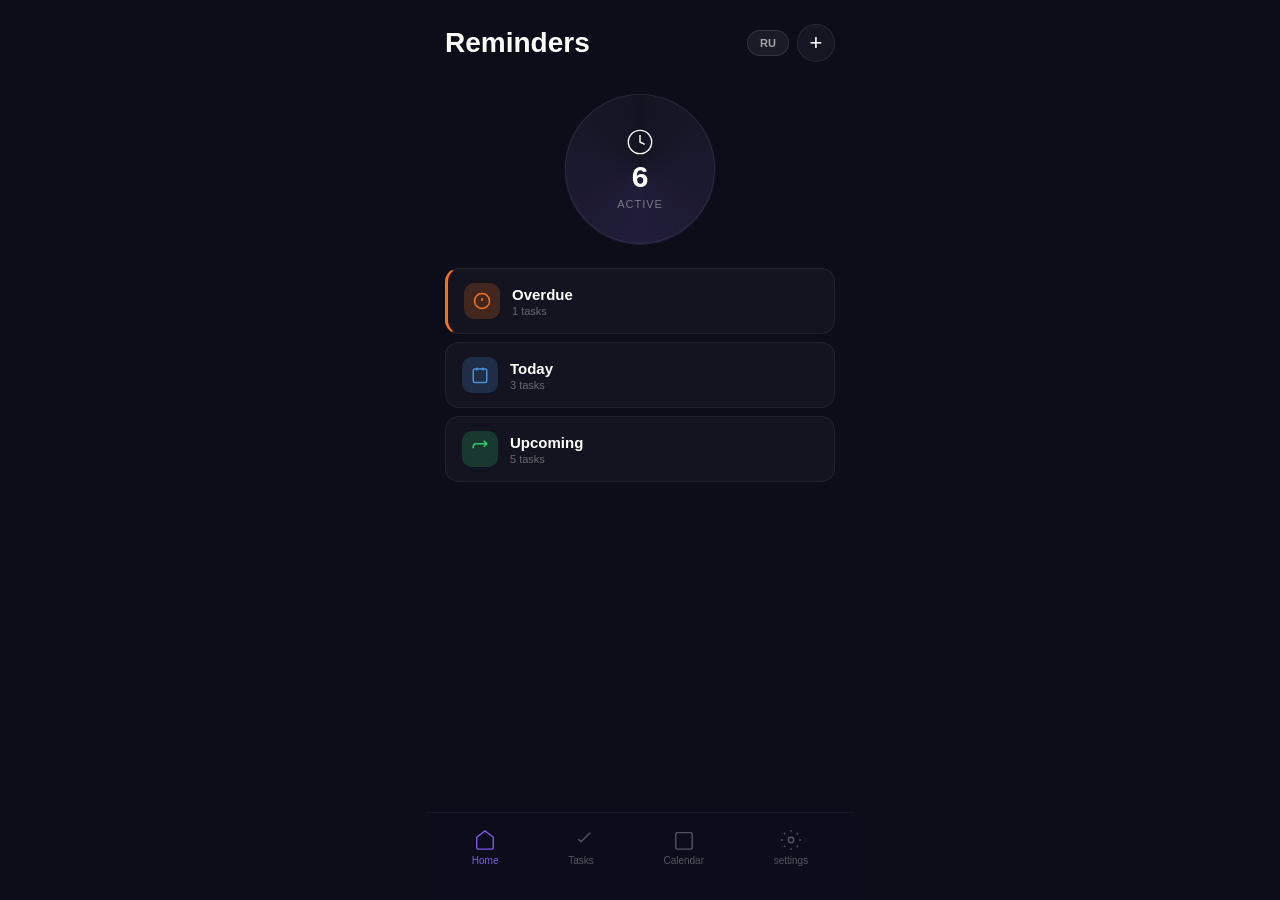
==== commit 77636fe9: "update" ====
--- a/webapp/index.html
+++ b/webapp/index.html
@@ -56,7 +56,7 @@
             </div>
             <div class="search-box">
                 <svg width="16" height="16" viewBox="0 0 24 24" fill="none" stroke="rgba(255,255,255,0.4)" stroke-width="2"><circle cx="11" cy="11" r="8"/><line x1="21" y1="21" x2="16.65" y2="16.65"/></svg>
-                <input type="text" placeholder="Search tasks..." id="searchInput">
+                <input type="text" data-i18n="search" placeholder="Search tasks..." id="searchInput">
             </div>
             <div class="chips">
                 <span class="chip on" data-filter="all" data-i18n="all">All</span>
@@ -86,22 +86,6 @@
             <div id="calTasks"></div>
         </div>
 
-        <!-- Folders -->
-        <div class="screen" id="screen-folders">
-            <div class="topbar">
-                <h1 data-i18n="folders">Folders</h1>
-                <div class="topbar-actions">
-                    <button class="lang-btn" id="langBtnFolders">EN</button>
-                    <button class="add-btn" id="addFolderBtn">+</button>
-                </div>
-            </div>
-            <div class="list" id="folderList">
-                <div class="folder-row"><div class="folder-dot" style="background:#7c5ce7"></div><span>Work</span><span class="folder-num">5</span></div>
-                <div class="folder-row"><div class="folder-dot" style="background:#2ecc71"></div><span>Personal</span><span class="folder-num">3</span></div>
-                <div class="folder-row"><div class="folder-dot" style="background:#4A90D9"></div><span>Study</span><span class="folder-num">2</span></div>
-            </div>
-        </div>
-
         <!-- Tab bar -->
         <div class="tabs">
             <div class="tab on" data-screen="home">
@@ -116,9 +100,9 @@
                 <svg width="22" height="22" viewBox="0 0 24 24" fill="none" stroke="currentColor" stroke-width="1.5"><rect x="3" y="4" width="18" height="18" rx="2"/></svg>
                 <span data-i18n="calendar">Calendar</span>
             </div>
-            <div class="tab" data-screen="folders">
-                <svg width="22" height="22" viewBox="0 0 24 24" fill="none" stroke="currentColor" stroke-width="1.5"><path d="M22 19a2 2 0 0 1-2 2H4a2 2 0 0 1-2-2V5a2 2 0 0 1 2-2h5l2 3h9a2 2 0 0 1 2 2z"/></svg>
-                <span data-i18n="folders">Folders</span>
+            <div class="tab" data-screen="settings">
+                <svg width="22" height="22" viewBox="0 0 24 24" fill="none" stroke="currentColor" stroke-width="1.5"><circle cx="12" cy="12" r="3"/><path d="M12 1v2m0 18v2M4.22 4.22l1.42 1.42m12.72 12.72 1.42 1.42M1 12h2m18 0h2M4.22 19.78l1.42-1.42M18.36 5.64l1.42-1.42"/></svg>
+                <span data-i18n="settings">Settings</span>
             </div>
         </div>
     </div>
@@ -126,27 +110,68 @@
     <!-- Modal -->
     <div class="modal" id="modal">
         <div class="modal-box">
-            <h3 id="modalTitle">New Reminder</h3>
-            <input type="text" class="field" id="inpTitle" placeholder="Task name">
-            <textarea class="field" id="inpDesc" placeholder="Notes" rows="2"></textarea>
-            <label>Deadline</label>
+            <h3 id="modalTitle" data-i18n="newReminder">New Reminder</h3>
+
+            <input type="text" class="field" id="inpTitle" data-i18n="taskName" placeholder="Task name">
+
+            <textarea class="field" id="inpDesc" data-i18n="notes" placeholder="Notes" rows="2"></textarea>
+
+            <label data-i18n="deadline">Deadline</label>
             <input type="datetime-local" class="field" id="inpDeadline">
-            <label>Priority</label>
+
+            <label data-i18n="priority">Priority</label>
             <div class="prio" id="prioSelect">
                 <span class="prio-btn" data-p="low">!</span>
                 <span class="prio-btn on" data-p="medium">!!</span>
                 <span class="prio-btn" data-p="high">!!!</span>
             </div>
-            <label>Folder</label>
-            <select class="field" id="inpFolder"><option value="">None</option><option value="work">Work</option><option value="personal">Personal</option><option value="study">Study</option></select>
-            <label>Repeat</label>
-            <select class="field" id="inpRepeat"><option value="none">Never</option><option value="daily">Daily</option><option value="weekly">Weekly</option><option value="monthly">Monthly</option></select>
-            <label>Remind before</label>
-            <select class="field" id="inpRemind"><option value="0">At deadline</option><option value="5">5 min</option><option value="15">15 min</option><option value="30">30 min</option><option value="60">1 hour</option><option value="1440">1 day</option></select>
+
+            <label data-i18n="folder">Folder</label>
+            <select class="field" id="inpFolder">
+                <option value="" data-i18n="none">None</option>
+                <option value="work" data-i18n="work">Work</option>
+                <option value="personal" data-i18n="personal">Personal</option>
+                <option value="study" data-i18n="study">Study</option>
+            </select>
+
+            <label data-i18n="repeat">Repeat</label>
+            <select class="field" id="inpRepeat">
+                <option value="none" data-i18n="never">Never</option>
+                <option value="daily" data-i18n="daily">Daily</option>
+                <option value="weekly" data-i18n="weekly">Weekly</option>
+                <option value="monthly" data-i18n="monthly">Monthly</option>
+            </select>
+
+            <label data-i18n="remindBefore">Remind before</label>
+            <select class="field" id="inpRemind">
+                <option value="0" data-i18n="atDeadline">At deadline</option>
+                <option value="5" data-i18n="min5">5 minutes</option>
+                <option value="15" data-i18n="min15">15 minutes</option>
+                <option value="30" data-i18n="min30">30 minutes</option>
+                <option value="60" data-i18n="hour1">1 hour</option>
+                <option value="1440" data-i18n="day1">1 day</option>
+            </select>
+
+            <label data-i18n="customReminders">Custom reminders</label>
+                <div id="customRemindersList"></div>
+                <button class="add-sub-btn" id="addCustomReminderBtn" data-i18n="addReminder">+ Add reminder time</button>
+
             <div class="modal-btns">
-                <button class="del-btn" id="delBtn" style="display:none">Delete</button>
-                <button class="save-btn" id="saveBtn">Save</button>
+                <button class="del-btn" id="delBtn" style="display:none" data-i18n="delete">Delete</button>
+                <button class="save-btn" id="saveBtn" data-i18n="save">Save</button>
             </div>
+        </div>
+                <!-- Settings -->
+        <div class="screen" id="screen-settings">
+            <div class="topbar">
+                <h1 data-i18n="settings">Settings</h1>
+                <div class="topbar-actions">
+                    <button class="lang-btn" id="langBtnSettings">EN</button>
+                </div>
+            </div>
+            <div class="section-title" data-i18n="folders">Folders</div>
+            <div class="list" id="settingsFolderList"></div>
+            <button class="add-folder-btn" id="addFolderSettingsBtn" data-i18n="addFolder">+ Add folder</button>
         </div>
     </div>
 
--- a/webapp/css/style.css
+++ b/webapp/css/style.css
@@ -1,4 +1,7 @@
-* { margin:0; padding:0; box-sizing:border-box; }
+* * {
+    transition: opacity 0.2s ease, transform 0.2s ease, background 0.15s ease, border-color 0.15s ease, color 0.15s ease;
+    margin:0; padding:0; box-sizing:border-box;
+}
 
 body {
     font-family: -apple-system, BlinkMacSystemFont, 'SF Pro Display', sans-serif;
@@ -20,8 +23,19 @@
 }
 
 /* Screens */
-.screen { display: none; flex: 1; overflow-y: auto; padding: 24px 20px 16px; }
+.screen {
+    display: none;
+    flex: 1;
+    overflow-y: auto;
+    padding: 24px 20px 16px;
+    animation: fadeIn 0.25s ease;
+}
 .screen.active { display: block; }
+
+@keyframes fadeIn {
+    from { opacity: 0; transform: translateY(6px); }
+    to { opacity: 1; transform: translateY(0); }
+}
 
 /* Top bar */
 .topbar { display: flex; justify-content: space-between; align-items: center; margin-bottom: 20px; }
@@ -153,7 +167,17 @@
 .task-body { flex: 1; min-width: 0; }
 .task-body .t { font-size: 14px; font-weight: 500; }
 .task-body .n { font-size: 12px; color: rgba(255,255,255,0.3); margin-top: 2px; }
-.task-body .m { font-size: 11px; color: rgba(255,255,255,0.4); margin-top: 4px; display: flex; gap: 8px; flex-wrap: wrap; }
+.task-body .m {
+    font-size: 11px;
+    color: rgba(255,255,255,0.4);
+    margin-top: 4px;
+    display: flex;
+    gap: 8px;
+    flex-wrap: wrap;
+    word-break: break-all;
+    max-width: 100%;
+    overflow: hidden;
+}
 .task-body .m .red { color: #f97316; }
 .pdot { width: 6px; height: 6px; border-radius: 50%; flex-shrink: 0; margin-top: 8px; }
 .pdot.low { background: #4A90D9; }
@@ -258,4 +282,170 @@
     flex: 2; padding: 14px;
     background: #7c5ce7; border: none;
     border-radius: 10px; color: #fff; font-size: 15px; font-weight: 600; cursor: pointer;
+}
+/* Фикс модалки — только вертикальный скролл */
+.modal-box {
+    overscroll-behavior: contain;
+    overflow-x: hidden;
+    overflow-y: auto;
+    touch-action: pan-y;
+    -webkit-overflow-scrolling: touch;
+}
+
+.modal-box * {
+    max-width: 100%;
+}
+
+/* Чтобы body не скроллился при открытой модалке */
+body.modal-open {
+    overflow: hidden;
+    position: fixed;
+    width: 100%;
+}
+.modal {
+    display: none;
+    position: fixed;
+    inset: 0;
+    z-index: 1000;
+    background: rgba(0,0,0,0.6);
+    align-items: flex-end;
+    justify-content: center;
+    overflow: hidden;
+}
+.section-title {
+    font-size: 13px;
+    font-weight: 600;
+    color: rgba(255,255,255,0.5);
+    text-transform: uppercase;
+    letter-spacing: 0.5px;
+    margin-bottom: 10px;
+    margin-top: 8px;
+}
+
+.add-folder-btn {
+    width: 100%;
+    padding: 12px;
+    margin-top: 10px;
+    background: rgba(124,92,231,0.15);
+    border: 1px dashed rgba(124,92,231,0.3);
+    border-radius: 12px;
+    color: #7c5ce7;
+    font-size: 14px;
+    font-weight: 600;
+    cursor: pointer;
+    text-align: center;
+}
+
+.folder-row {
+    background: rgba(255,255,255,0.03);
+    border: 1px solid rgba(255,255,255,0.06);
+    border-radius: 14px;
+    padding: 14px 16px;
+    display: flex;
+    align-items: center;
+    gap: 10px;
+    cursor: pointer;
+    margin-bottom: 6px;
+}
+
+.folder-row-actions {
+    display: flex;
+    gap: 6px;
+    margin-left: auto;
+}
+
+.folder-edit-btn, .folder-del-btn {
+    width: 30px; height: 30px;
+    border-radius: 8px;
+    border: 1px solid rgba(255,255,255,0.08);
+    background: rgba(255,255,255,0.04);
+    color: rgba(255,255,255,0.5);
+    cursor: pointer;
+    display: flex;
+    align-items: center;
+    justify-content: center;
+    font-size: 12px;
+}
+
+.folder-del-btn { color: #e74c3c; border-color: rgba(231,76,60,0.2); }
+.task {
+    background: rgba(255,255,255,0.03);
+    border: 1px solid rgba(255,255,255,0.06);
+    border-radius: 14px;
+    padding: 13px 14px;
+    display: flex;
+    align-items: flex-start;
+    gap: 10px;
+    cursor: pointer;
+    overflow: hidden;
+}
+
+.task.swipe-delete::before {
+    content: 'Delete';
+    position: absolute;
+    right: 16px;
+    top: 50%;
+    transform: translateY(-50%);
+    color: #e74c3c;
+    font-size: 13px;
+    font-weight: 600;
+    pointer-events: none;
+}
+
+.task.swipe-complete::before {
+    content: 'Done';
+    position: absolute;
+    left: 16px;
+    top: 50%;
+    transform: translateY(-50%);
+    color: #2ecc71;
+    font-size: 13px;
+    font-weight: 600;
+    pointer-events: none;
+}
+.add-sub-btn {
+    background: none;
+    border: none;
+    color: #7c5ce7;
+    font-size: 13px;
+    cursor: pointer;
+    padding: 6px 0;
+    margin-bottom: 10px;
+}
+
+.reminder-row {
+    display: flex;
+    align-items: center;
+    gap: 8px;
+    margin-bottom: 6px;
+}
+
+.reminder-row input {
+    flex: 1;
+    padding: 10px 12px;
+    background: rgba(255,255,255,0.05);
+    border: 1px solid rgba(255,255,255,0.08);
+    border-radius: 8px;
+    color: #fff;
+    font-size: 13px;
+    outline: none;
+}
+
+.reminder-row select {
+    padding: 10px 8px;
+    background: rgba(255,255,255,0.05);
+    border: 1px solid rgba(255,255,255,0.08);
+    border-radius: 8px;
+    color: #fff;
+    font-size: 13px;
+    outline: none;
+}
+
+.reminder-remove {
+    background: none;
+    border: none;
+    color: #e74c3c;
+    cursor: pointer;
+    font-size: 16px;
+    padding: 4px;
 }
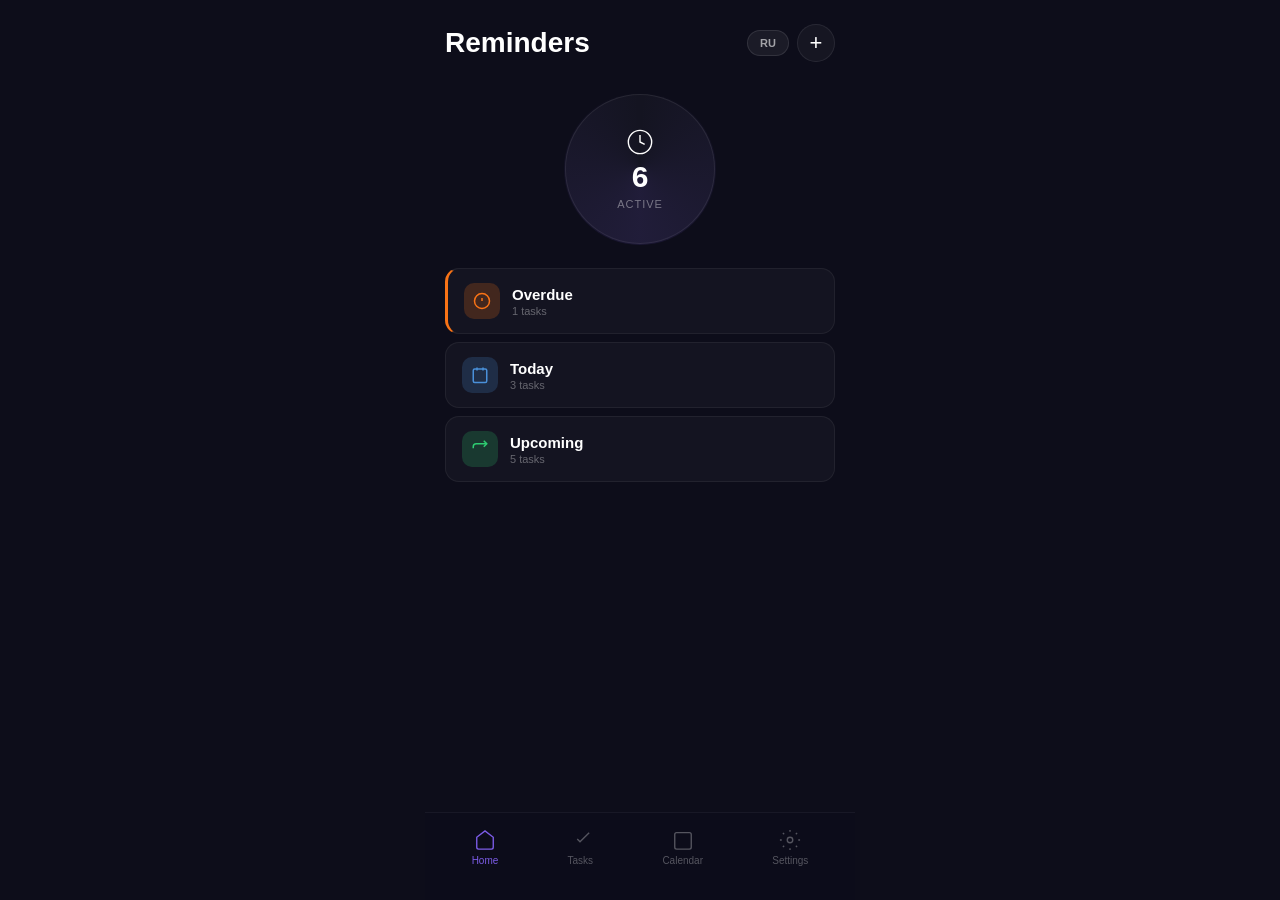
==== commit 565d793f: "fix" ====
--- a/webapp/index.html
+++ b/webapp/index.html
@@ -86,6 +86,19 @@
             <div id="calTasks"></div>
         </div>
 
+        <!-- Settings -->
+        <div class="screen" id="screen-settings">
+            <div class="topbar">
+                <h1 data-i18n="settings">Settings</h1>
+                <div class="topbar-actions">
+                    <button class="lang-btn" id="langBtnSettings">EN</button>
+                </div>
+            </div>
+            <div class="section-title" data-i18n="folders">Folders</div>
+            <div class="list" id="settingsFolderList"></div>
+            <button class="add-folder-btn" id="addFolderSettingsBtn" data-i18n="addFolder">+ Add folder</button>
+        </div>
+
         <!-- Tab bar -->
         <div class="tabs">
             <div class="tab on" data-screen="home">
@@ -113,7 +126,6 @@
             <h3 id="modalTitle" data-i18n="newReminder">New Reminder</h3>
 
             <input type="text" class="field" id="inpTitle" data-i18n="taskName" placeholder="Task name">
-
             <textarea class="field" id="inpDesc" data-i18n="notes" placeholder="Notes" rows="2"></textarea>
 
             <label data-i18n="deadline">Deadline</label>
@@ -129,9 +141,6 @@
             <label data-i18n="folder">Folder</label>
             <select class="field" id="inpFolder">
                 <option value="" data-i18n="none">None</option>
-                <option value="work" data-i18n="work">Work</option>
-                <option value="personal" data-i18n="personal">Personal</option>
-                <option value="study" data-i18n="study">Study</option>
             </select>
 
             <label data-i18n="repeat">Repeat</label>
@@ -153,25 +162,13 @@
             </select>
 
             <label data-i18n="customReminders">Custom reminders</label>
-                <div id="customRemindersList"></div>
-                <button class="add-sub-btn" id="addCustomReminderBtn" data-i18n="addReminder">+ Add reminder time</button>
+            <div id="customRemindersList"></div>
+            <button class="add-sub-btn" id="addCustomReminderBtn" data-i18n="addReminder">+ Add reminder time</button>
 
             <div class="modal-btns">
                 <button class="del-btn" id="delBtn" style="display:none" data-i18n="delete">Delete</button>
                 <button class="save-btn" id="saveBtn" data-i18n="save">Save</button>
             </div>
-        </div>
-                <!-- Settings -->
-        <div class="screen" id="screen-settings">
-            <div class="topbar">
-                <h1 data-i18n="settings">Settings</h1>
-                <div class="topbar-actions">
-                    <button class="lang-btn" id="langBtnSettings">EN</button>
-                </div>
-            </div>
-            <div class="section-title" data-i18n="folders">Folders</div>
-            <div class="list" id="settingsFolderList"></div>
-            <button class="add-folder-btn" id="addFolderSettingsBtn" data-i18n="addFolder">+ Add folder</button>
         </div>
     </div>
 
--- a/webapp/css/style.css
+++ b/webapp/css/style.css
@@ -1,6 +1,8 @@
-* * {
+* {
+    margin: 0;
+    padding: 0;
+    box-sizing: border-box;
     transition: opacity 0.2s ease, transform 0.2s ease, background 0.15s ease, border-color 0.15s ease, color 0.15s ease;
-    margin:0; padding:0; box-sizing:border-box;
 }
 
 body {
@@ -13,6 +15,12 @@
     user-select: none;
 }
 
+body.modal-open {
+    overflow: hidden;
+    position: fixed;
+    width: 100%;
+}
+
 .app {
     display: flex;
     flex-direction: column;
@@ -106,6 +114,7 @@
     gap: 12px;
     cursor: pointer;
 }
+.card:active { background: rgba(255,255,255,0.05); transform: scale(0.98); }
 .card.overdue { border-left: 3px solid #f97316; }
 .card-icon {
     width: 36px; height: 36px;
@@ -141,6 +150,7 @@
     font-size: 13px;
     cursor: pointer;
 }
+.chip:active { background: rgba(255,255,255,0.08); }
 .chip.on { background: rgba(124,92,231,0.2); border-color: rgba(124,92,231,0.4); color: #7c5ce7; }
 
 /* Task list */
@@ -154,9 +164,37 @@
     align-items: flex-start;
     gap: 10px;
     cursor: pointer;
-}
+    overflow: hidden;
+    position: relative;
+}
+.task:active { background: rgba(255,255,255,0.05); }
 .task.overdue { border-left: 2.5px solid #f97316; }
 .task.done { opacity: 0.5; }
+
+.task.swipe-delete::before {
+    content: 'Delete';
+    position: absolute;
+    right: 16px;
+    top: 50%;
+    transform: translateY(-50%);
+    color: #e74c3c;
+    font-size: 13px;
+    font-weight: 600;
+    pointer-events: none;
+}
+
+.task.swipe-complete::before {
+    content: 'Done';
+    position: absolute;
+    left: 16px;
+    top: 50%;
+    transform: translateY(-50%);
+    color: #2ecc71;
+    font-size: 13px;
+    font-weight: 600;
+    pointer-events: none;
+}
+
 .task-check {
     width: 20px; height: 20px;
     border-radius: 50%;
@@ -164,7 +202,7 @@
     flex-shrink: 0; margin-top: 2px;
 }
 .task-check.on { background: #7c5ce7; border-color: #7c5ce7; }
-.task-body { flex: 1; min-width: 0; }
+.task-body { flex: 1; min-width: 0; overflow: hidden; }
 .task-body .t { font-size: 14px; font-weight: 500; }
 .task-body .n { font-size: 12px; color: rgba(255,255,255,0.3); margin-top: 2px; }
 .task-body .m {
@@ -198,6 +236,7 @@
     border-radius: 50%; font-size: 14px; cursor: pointer;
     position: relative;
 }
+.cal-day:active { background: rgba(255,255,255,0.05); }
 .cal-day.dim { color: rgba(255,255,255,0.2); }
 .cal-day.now { background: #7c5ce7; font-weight: 700; }
 .cal-day.sel { border: 2px solid #7c5ce7; }
@@ -207,111 +246,7 @@
 }
 .cal-day.now.dot::after { background: #fff; }
 
-/* Folders */
-.folder-row {
-    background: rgba(255,255,255,0.03);
-    border: 1px solid rgba(255,255,255,0.06);
-    border-radius: 14px;
-    padding: 14px 16px;
-    display: flex;
-    align-items: center;
-    gap: 10px;
-    cursor: pointer;
-}
-.folder-dot { width: 32px; height: 32px; border-radius: 8px; flex-shrink: 0; }
-.folder-row span:nth-child(2) { flex: 1; font-size: 15px; font-weight: 500; }
-.folder-num { font-size: 13px; color: rgba(255,255,255,0.3); }
-
-/* Tab bar */
-.tabs {
-    display: flex;
-    justify-content: space-around;
-    padding: 10px 12px 28px;
-    background: rgba(13,13,26,0.9);
-    border-top: 1px solid rgba(255,255,255,0.05);
-    flex-shrink: 0;
-}
-.tab {
-    display: flex; flex-direction: column; align-items: center; gap: 4px;
-    color: rgba(255,255,255,0.3); cursor: pointer; padding: 6px 12px; border-radius: 8px;
-}
-.tab.on { color: #7c5ce7; }
-.tab span { font-size: 10px; font-weight: 500; }
-
-/* Modal */
-.modal {
-    display: none;
-    position: fixed; inset: 0; z-index: 1000;
-    background: rgba(0,0,0,0.6);
-    align-items: flex-end; justify-content: center;
-}
-.modal.show { display: flex; }
-.modal-box {
-    width: 100%; max-width: 430px; max-height: 85vh;
-    background: #1a1a2e;
-    border-radius: 20px 20px 0 0;
-    padding: 16px 20px 28px;
-    overflow-y: auto;
-}
-.modal-box h3 { font-size: 20px; font-weight: 700; margin-bottom: 16px; }
-.field {
-    width: 100%; padding: 12px 14px;
-    background: rgba(255,255,255,0.05);
-    border: 1px solid rgba(255,255,255,0.08);
-    border-radius: 10px;
-    color: #fff; font-size: 15px; font-family: inherit;
-    margin-bottom: 12px; outline: none;
-}
-.field::placeholder { color: rgba(255,255,255,0.3); }
-label { display: block; font-size: 11px; color: rgba(255,255,255,0.4); text-transform: uppercase; margin-bottom: 4px; letter-spacing: 0.5px; }
-.prio { display: flex; gap: 8px; margin-bottom: 12px; }
-.prio-btn {
-    padding: 8px 16px; border-radius: 8px;
-    background: rgba(255,255,255,0.05);
-    border: 1px solid rgba(255,255,255,0.08);
-    color: rgba(255,255,255,0.4); font-size: 14px; font-weight: 700; cursor: pointer;
-}
-.prio-btn.on { background: rgba(124,92,231,0.2); border-color: #7c5ce7; color: #7c5ce7; }
-.modal-btns { display: flex; gap: 10px; margin-top: 16px; }
-.del-btn {
-    flex: 1; padding: 14px;
-    background: transparent; border: 1px solid rgba(231,76,60,0.3);
-    border-radius: 10px; color: #e74c3c; font-size: 15px; font-weight: 600; cursor: pointer;
-}
-.save-btn {
-    flex: 2; padding: 14px;
-    background: #7c5ce7; border: none;
-    border-radius: 10px; color: #fff; font-size: 15px; font-weight: 600; cursor: pointer;
-}
-/* Фикс модалки — только вертикальный скролл */
-.modal-box {
-    overscroll-behavior: contain;
-    overflow-x: hidden;
-    overflow-y: auto;
-    touch-action: pan-y;
-    -webkit-overflow-scrolling: touch;
-}
-
-.modal-box * {
-    max-width: 100%;
-}
-
-/* Чтобы body не скроллился при открытой модалке */
-body.modal-open {
-    overflow: hidden;
-    position: fixed;
-    width: 100%;
-}
-.modal {
-    display: none;
-    position: fixed;
-    inset: 0;
-    z-index: 1000;
-    background: rgba(0,0,0,0.6);
-    align-items: flex-end;
-    justify-content: center;
-    overflow: hidden;
-}
+/* Settings */
 .section-title {
     font-size: 13px;
     font-weight: 600;
@@ -347,12 +282,13 @@
     cursor: pointer;
     margin-bottom: 6px;
 }
-
-.folder-row-actions {
-    display: flex;
-    gap: 6px;
-    margin-left: auto;
-}
+.folder-row:active { background: rgba(255,255,255,0.05); }
+
+.folder-dot { width: 32px; height: 32px; border-radius: 8px; flex-shrink: 0; }
+.folder-row span:nth-child(2) { flex: 1; font-size: 15px; font-weight: 500; }
+.folder-num { font-size: 13px; color: rgba(255,255,255,0.3); }
+
+.folder-row-actions { display: flex; gap: 6px; margin-left: auto; }
 
 .folder-edit-btn, .folder-del-btn {
     width: 30px; height: 30px;
@@ -366,43 +302,74 @@
     justify-content: center;
     font-size: 12px;
 }
-
+.folder-edit-btn:active { background: rgba(255,255,255,0.08); }
 .folder-del-btn { color: #e74c3c; border-color: rgba(231,76,60,0.2); }
-.task {
-    background: rgba(255,255,255,0.03);
-    border: 1px solid rgba(255,255,255,0.06);
-    border-radius: 14px;
-    padding: 13px 14px;
-    display: flex;
-    align-items: flex-start;
-    gap: 10px;
-    cursor: pointer;
+.folder-del-btn:active { background: rgba(231,76,60,0.1); }
+
+/* Tab bar */
+.tabs {
+    display: flex;
+    justify-content: space-around;
+    padding: 10px 12px 28px;
+    background: rgba(13,13,26,0.9);
+    border-top: 1px solid rgba(255,255,255,0.05);
+    flex-shrink: 0;
+}
+.tab {
+    display: flex; flex-direction: column; align-items: center; gap: 4px;
+    color: rgba(255,255,255,0.3); cursor: pointer; padding: 6px 12px; border-radius: 8px;
+}
+.tab:active { color: rgba(255,255,255,0.5); }
+.tab.on { color: #7c5ce7; }
+.tab span { font-size: 10px; font-weight: 500; }
+
+/* Modal */
+.modal {
+    display: none;
+    position: fixed; inset: 0; z-index: 1000;
+    background: rgba(0,0,0,0.6);
+    align-items: flex-end; justify-content: center;
     overflow: hidden;
 }
-
-.task.swipe-delete::before {
-    content: 'Delete';
-    position: absolute;
-    right: 16px;
-    top: 50%;
-    transform: translateY(-50%);
-    color: #e74c3c;
-    font-size: 13px;
-    font-weight: 600;
-    pointer-events: none;
-}
-
-.task.swipe-complete::before {
-    content: 'Done';
-    position: absolute;
-    left: 16px;
-    top: 50%;
-    transform: translateY(-50%);
-    color: #2ecc71;
-    font-size: 13px;
-    font-weight: 600;
-    pointer-events: none;
-}
+.modal.show { display: flex; }
+.modal-box {
+    width: 100%; max-width: 430px; max-height: 85vh;
+    background: #1a1a2e;
+    border-radius: 20px 20px 0 0;
+    padding: 16px 20px 28px;
+    overflow-y: auto;
+    overflow-x: hidden;
+    touch-action: pan-y;
+    -webkit-overflow-scrolling: touch;
+}
+.modal-box h3 { font-size: 20px; font-weight: 700; margin-bottom: 16px; }
+.field {
+    width: 100%; padding: 12px 14px;
+    background: rgba(255,255,255,0.05);
+    border: 1px solid rgba(255,255,255,0.08);
+    border-radius: 10px;
+    color: #fff; font-size: 15px; font-family: inherit;
+    margin-bottom: 12px; outline: none;
+}
+.field::placeholder { color: rgba(255,255,255,0.3); }
+.modal-box label {
+    display: block;
+    font-size: 11px;
+    color: rgba(255,255,255,0.4);
+    text-transform: uppercase;
+    margin-bottom: 4px;
+    letter-spacing: 0.5px;
+}
+.prio { display: flex; gap: 8px; margin-bottom: 12px; }
+.prio-btn {
+    padding: 8px 16px; border-radius: 8px;
+    background: rgba(255,255,255,0.05);
+    border: 1px solid rgba(255,255,255,0.08);
+    color: rgba(255,255,255,0.4); font-size: 14px; font-weight: 700; cursor: pointer;
+}
+.prio-btn:active { background: rgba(255,255,255,0.08); }
+.prio-btn.on { background: rgba(124,92,231,0.2); border-color: #7c5ce7; color: #7c5ce7; }
+
 .add-sub-btn {
     background: none;
     border: none;
@@ -419,9 +386,7 @@
     gap: 8px;
     margin-bottom: 6px;
 }
-
 .reminder-row input {
-    flex: 1;
     padding: 10px 12px;
     background: rgba(255,255,255,0.05);
     border: 1px solid rgba(255,255,255,0.08);
@@ -430,7 +395,6 @@
     font-size: 13px;
     outline: none;
 }
-
 .reminder-row select {
     padding: 10px 8px;
     background: rgba(255,255,255,0.05);
@@ -440,7 +404,6 @@
     font-size: 13px;
     outline: none;
 }
-
 .reminder-remove {
     background: none;
     border: none;
@@ -448,4 +411,18 @@
     cursor: pointer;
     font-size: 16px;
     padding: 4px;
-}+}
+
+.modal-btns { display: flex; gap: 10px; margin-top: 16px; }
+.del-btn {
+    flex: 1; padding: 14px;
+    background: transparent; border: 1px solid rgba(231,76,60,0.3);
+    border-radius: 10px; color: #e74c3c; font-size: 15px; font-weight: 600; cursor: pointer;
+}
+.del-btn:active { background: rgba(231,76,60,0.1); }
+.save-btn {
+    flex: 2; padding: 14px;
+    background: #7c5ce7; border: none;
+    border-radius: 10px; color: #fff; font-size: 15px; font-weight: 600; cursor: pointer;
+}
+.save-btn:active { background: #6a4dd4; }
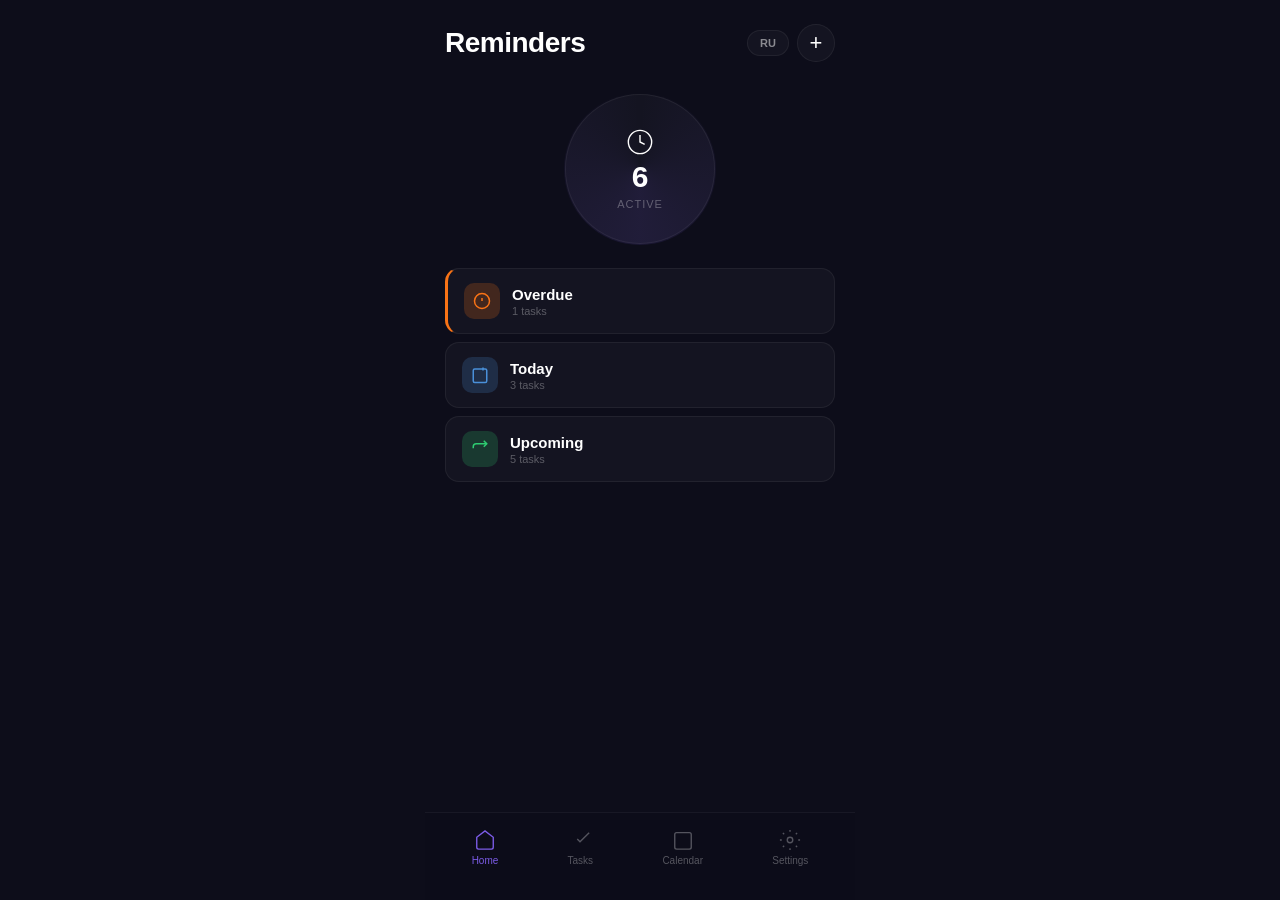
==== commit 8a74a932: "fix" ====
--- a/webapp/index.html
+++ b/webapp/index.html
@@ -7,7 +7,6 @@
     <link rel="stylesheet" href="css/style.css">
 </head>
 <body>
-
     <div class="app">
         <!-- Home -->
         <div class="screen active" id="screen-home">
@@ -18,24 +17,20 @@
                     <button class="add-btn" id="addHomeBtn">+</button>
                 </div>
             </div>
-
             <div class="hero">
-                <div class="hero-ring">
-                    <div class="hero-ring-inner">
-                        <svg width="28" height="28" viewBox="0 0 24 24" fill="none" stroke="white" stroke-width="1.2"><circle cx="12" cy="12" r="10"/><polyline points="12 6 12 12 16 14"/></svg>
-                        <span class="hero-num" id="activeCount">4</span>
-                        <span class="hero-sub" data-i18n="active">active</span>
-                    </div>
-                </div>
+                <div class="hero-ring"><div class="hero-ring-inner">
+                    <svg width="28" height="28" viewBox="0 0 24 24" fill="none" stroke="white" stroke-width="1.2"><circle cx="12" cy="12" r="10"/><polyline points="12 6 12 12 16 14"/></svg>
+                    <span class="hero-num" id="activeCount">4</span>
+                    <span class="hero-sub" data-i18n="active">active</span>
+                </div></div>
             </div>
-
             <div class="cards">
                 <div class="card overdue" id="cardOverdue">
                     <div class="card-icon" style="background:rgba(249,115,22,0.2)"><svg width="18" height="18" viewBox="0 0 24 24" fill="none" stroke="#f97316" stroke-width="2"><circle cx="12" cy="12" r="10"/><line x1="12" y1="8" x2="12" y2="12"/><line x1="12" y1="16" x2="12.01" y2="16"/></svg></div>
                     <div><b data-i18n="overdue">Overdue</b><small id="overdueCount">2 tasks</small></div>
                 </div>
                 <div class="card" id="cardToday">
-                    <div class="card-icon" style="background:rgba(74,144,217,0.2)"><svg width="18" height="18" viewBox="0 0 24 24" fill="none" stroke="#4A90D9" stroke-width="2"><rect x="3" y="4" width="18" height="18" rx="2"/><line x1="16" y1="2" x2="16" y2="6"/><line x1="8" y1="2" x2="8" y2="6"/></svg></div>
+                    <div class="card-icon" style="background:rgba(74,144,217,0.2)"><svg width="18" height="18" viewBox="0 0 24 24" fill="none" stroke="#4A90D9" stroke-width="2"><rect x="3" y="4" width="18" height="18" rx="2"/><line x1="16" y1="2" x2="16" y2="6"/></svg></div>
                     <div><b data-i18n="today">Today</b><small id="todayCount">3 tasks</small></div>
                 </div>
                 <div class="card" id="cardUpcoming">
@@ -124,25 +119,18 @@
     <div class="modal" id="modal">
         <div class="modal-box">
             <h3 id="modalTitle" data-i18n="newReminder">New Reminder</h3>
-
             <input type="text" class="field" id="inpTitle" data-i18n="taskName" placeholder="Task name">
             <textarea class="field" id="inpDesc" data-i18n="notes" placeholder="Notes" rows="2"></textarea>
-
             <label data-i18n="deadline">Deadline</label>
             <input type="datetime-local" class="field" id="inpDeadline">
-
             <label data-i18n="priority">Priority</label>
             <div class="prio" id="prioSelect">
                 <span class="prio-btn" data-p="low">!</span>
                 <span class="prio-btn on" data-p="medium">!!</span>
                 <span class="prio-btn" data-p="high">!!!</span>
             </div>
-
             <label data-i18n="folder">Folder</label>
-            <select class="field" id="inpFolder">
-                <option value="" data-i18n="none">None</option>
-            </select>
-
+            <select class="field" id="inpFolder"><option value="" data-i18n="none">None</option></select>
             <label data-i18n="repeat">Repeat</label>
             <select class="field" id="inpRepeat">
                 <option value="none" data-i18n="never">Never</option>
@@ -150,7 +138,6 @@
                 <option value="weekly" data-i18n="weekly">Weekly</option>
                 <option value="monthly" data-i18n="monthly">Monthly</option>
             </select>
-
             <label data-i18n="remindBefore">Remind before</label>
             <select class="field" id="inpRemind">
                 <option value="0" data-i18n="atDeadline">At deadline</option>
@@ -160,11 +147,9 @@
                 <option value="60" data-i18n="hour1">1 hour</option>
                 <option value="1440" data-i18n="day1">1 day</option>
             </select>
-
             <label data-i18n="customReminders">Custom reminders</label>
             <div id="customRemindersList"></div>
             <button class="add-sub-btn" id="addCustomReminderBtn" data-i18n="addReminder">+ Add reminder time</button>
-
             <div class="modal-btns">
                 <button class="del-btn" id="delBtn" style="display:none" data-i18n="delete">Delete</button>
                 <button class="save-btn" id="saveBtn" data-i18n="save">Save</button>
--- a/webapp/css/style.css
+++ b/webapp/css/style.css
@@ -1,18 +1,35 @@
 * {
-    margin: 0;
-    padding: 0;
-    box-sizing: border-box;
+    margin: 0; padding: 0; box-sizing: border-box;
     transition: opacity 0.2s ease, transform 0.2s ease, background 0.15s ease, border-color 0.15s ease, color 0.15s ease;
 }
 
+:root {
+    --bg: #0d0d1a;
+    --surface: rgba(255,255,255,0.03);
+    --surface-hover: rgba(255,255,255,0.05);
+    --border: rgba(255,255,255,0.06);
+    --border-hover: rgba(255,255,255,0.12);
+    --text: #fff;
+    --text-secondary: rgba(255,255,255,0.5);
+    --text-muted: rgba(255,255,255,0.3);
+    --accent: #7c5ce7;
+    --overdue: #f97316;
+    --success: #2ecc71;
+    --info: #4A90D9;
+    --danger: #e74c3c;
+    --radius: 14px;
+    --radius-sm: 10px;
+}
+
 body {
-    font-family: -apple-system, BlinkMacSystemFont, 'SF Pro Display', sans-serif;
-    background: #0d0d1a;
-    color: #fff;
+    font-family: -apple-system, BlinkMacSystemFont, 'SF Pro Display', 'Segoe UI', sans-serif;
+    background: var(--bg);
+    color: var(--text);
     height: 100vh;
     overflow: hidden;
     -webkit-tap-highlight-color: transparent;
     user-select: none;
+    -webkit-user-select: none;
 }
 
 body.modal-open {
@@ -47,40 +64,42 @@
 
 /* Top bar */
 .topbar { display: flex; justify-content: space-between; align-items: center; margin-bottom: 20px; }
-.topbar h1 { font-size: 28px; font-weight: 700; }
+.topbar h1 { font-size: 28px; font-weight: 700; letter-spacing: -0.5px; }
 .topbar-actions { display: flex; gap: 8px; align-items: center; }
 
 .lang-btn {
-    background: rgba(255,255,255,0.06);
-    border: 1px solid rgba(255,255,255,0.1);
-    color: rgba(255,255,255,0.6);
+    background: var(--surface);
+    border: 1px solid var(--border);
+    color: var(--text-secondary);
     font-size: 11px;
     font-weight: 700;
     padding: 6px 12px;
     border-radius: 14px;
     cursor: pointer;
 }
+.lang-btn:active { background: var(--surface-hover); color: var(--text); }
 
 .add-btn {
     width: 38px; height: 38px;
     border-radius: 50%;
-    background: rgba(255,255,255,0.04);
-    border: 1px solid rgba(255,255,255,0.08);
-    color: #fff;
+    background: var(--surface);
+    border: 1px solid var(--border);
+    color: var(--text);
     font-size: 22px;
     cursor: pointer;
     display: flex;
     align-items: center;
     justify-content: center;
 }
+.add-btn:active { background: var(--surface-hover); transform: scale(0.92); }
 
 /* Hero */
 .hero { display: flex; justify-content: center; padding: 12px 0 24px; }
 .hero-ring {
     width: 150px; height: 150px;
     border-radius: 50%;
-    background: rgba(255,255,255,0.03);
-    border: 1px solid rgba(255,255,255,0.08);
+    background: var(--surface);
+    border: 1px solid var(--border);
     display: flex;
     align-items: center;
     justify-content: center;
@@ -100,65 +119,65 @@
     display: flex; flex-direction: column; align-items: center; gap: 4px;
 }
 .hero-num { font-size: 30px; font-weight: 700; }
-.hero-sub { font-size: 11px; color: rgba(255,255,255,0.4); text-transform: uppercase; letter-spacing: 1px; }
+.hero-sub { font-size: 11px; color: var(--text-muted); text-transform: uppercase; letter-spacing: 1px; }
 
 /* Cards */
 .cards { display: flex; flex-direction: column; gap: 8px; }
 .card {
-    background: rgba(255,255,255,0.03);
-    border: 1px solid rgba(255,255,255,0.06);
-    border-radius: 14px;
+    background: var(--surface);
+    border: 1px solid var(--border);
+    border-radius: var(--radius);
     padding: 14px 16px;
     display: flex;
     align-items: center;
     gap: 12px;
     cursor: pointer;
 }
-.card:active { background: rgba(255,255,255,0.05); transform: scale(0.98); }
-.card.overdue { border-left: 3px solid #f97316; }
+.card:active { background: var(--surface-hover); transform: scale(0.98); }
+.card.overdue { border-left: 3px solid var(--overdue); }
 .card-icon {
     width: 36px; height: 36px;
-    border-radius: 10px;
+    border-radius: var(--radius-sm);
     display: flex; align-items: center; justify-content: center;
     flex-shrink: 0;
 }
 .card b { display: block; font-size: 15px; }
-.card small { display: block; font-size: 11px; color: rgba(255,255,255,0.35); margin-top: 2px; }
+.card small { display: block; font-size: 11px; color: var(--text-muted); margin-top: 2px; }
 
 /* Search */
 .search-box {
     display: flex; align-items: center; gap: 8px;
-    background: rgba(255,255,255,0.04);
-    border: 1px solid rgba(255,255,255,0.06);
-    border-radius: 10px;
+    background: var(--surface);
+    border: 1px solid var(--border);
+    border-radius: var(--radius-sm);
     padding: 10px 14px;
     margin-bottom: 12px;
 }
 .search-box input {
-    flex: 1; background: none; border: none; color: #fff; font-size: 14px; outline: none;
-}
-.search-box input::placeholder { color: rgba(255,255,255,0.3); }
+    flex: 1; background: none; border: none; color: var(--text); font-size: 14px; outline: none;
+}
+.search-box input::placeholder { color: var(--text-muted); }
 
 /* Chips */
 .chips { display: flex; gap: 8px; margin-bottom: 14px; }
 .chip {
     padding: 7px 16px;
     border-radius: 20px;
-    background: rgba(255,255,255,0.04);
-    border: 1px solid rgba(255,255,255,0.06);
-    color: rgba(255,255,255,0.5);
+    background: var(--surface);
+    border: 1px solid var(--border);
+    color: var(--text-secondary);
     font-size: 13px;
     cursor: pointer;
 }
-.chip:active { background: rgba(255,255,255,0.08); }
-.chip.on { background: rgba(124,92,231,0.2); border-color: rgba(124,92,231,0.4); color: #7c5ce7; }
+.chip:active { background: var(--surface-hover); }
+.chip.on { background: rgba(124,92,231,0.2); border-color: rgba(124,92,231,0.4); color: var(--accent); }
 
 /* Task list */
 .list { display: flex; flex-direction: column; gap: 6px; padding-bottom: 16px; }
 .task {
-    background: rgba(255,255,255,0.03);
-    border: 1px solid rgba(255,255,255,0.06);
-    border-radius: 14px;
+    background: var(--surface);
+    border: 1px solid var(--border);
+    border-radius: var(--radius);
     padding: 13px 14px;
     display: flex;
     align-items: flex-start;
@@ -167,262 +186,178 @@
     overflow: hidden;
     position: relative;
 }
-.task:active { background: rgba(255,255,255,0.05); }
-.task.overdue { border-left: 2.5px solid #f97316; }
+.task:active { background: var(--surface-hover); }
+.task.overdue { border-left: 2.5px solid var(--overdue); }
 .task.done { opacity: 0.5; }
-
 .task.swipe-delete::before {
     content: 'Delete';
-    position: absolute;
-    right: 16px;
-    top: 50%;
+    position: absolute; right: 16px; top: 50%;
     transform: translateY(-50%);
-    color: #e74c3c;
-    font-size: 13px;
-    font-weight: 600;
-    pointer-events: none;
-}
-
+    color: var(--danger); font-size: 13px; font-weight: 600; pointer-events: none;
+}
 .task.swipe-complete::before {
     content: 'Done';
-    position: absolute;
-    left: 16px;
-    top: 50%;
+    position: absolute; left: 16px; top: 50%;
     transform: translateY(-50%);
-    color: #2ecc71;
-    font-size: 13px;
-    font-weight: 600;
-    pointer-events: none;
-}
-
+    color: var(--success); font-size: 13px; font-weight: 600; pointer-events: none;
+}
 .task-check {
-    width: 20px; height: 20px;
-    border-radius: 50%;
+    width: 20px; height: 20px; border-radius: 50%;
     border: 2px solid rgba(255,255,255,0.2);
     flex-shrink: 0; margin-top: 2px;
 }
-.task-check.on { background: #7c5ce7; border-color: #7c5ce7; }
+.task-check.on { background: var(--accent); border-color: var(--accent); }
 .task-body { flex: 1; min-width: 0; overflow: hidden; }
 .task-body .t { font-size: 14px; font-weight: 500; }
-.task-body .n { font-size: 12px; color: rgba(255,255,255,0.3); margin-top: 2px; }
+.task-body .n { font-size: 12px; color: var(--text-muted); margin-top: 2px; overflow: hidden; text-overflow: ellipsis; }
 .task-body .m {
-    font-size: 11px;
-    color: rgba(255,255,255,0.4);
-    margin-top: 4px;
-    display: flex;
-    gap: 8px;
-    flex-wrap: wrap;
-    word-break: break-all;
-    max-width: 100%;
-    overflow: hidden;
-}
-.task-body .m .red { color: #f97316; }
+    font-size: 11px; color: var(--text-secondary); margin-top: 4px;
+    display: flex; gap: 8px; flex-wrap: wrap;
+    max-width: 100%; overflow: hidden;
+}
+.task-body .m .red { color: var(--overdue); }
 .pdot { width: 6px; height: 6px; border-radius: 50%; flex-shrink: 0; margin-top: 8px; }
-.pdot.low { background: #4A90D9; }
+.pdot.low { background: var(--info); }
 .pdot.medium { background: #f39c12; }
-.pdot.high { background: #e74c3c; }
-.empty { text-align: center; color: rgba(255,255,255,0.3); padding: 30px; font-size: 14px; }
+.pdot.high { background: var(--danger); }
+.empty { text-align: center; color: var(--text-muted); padding: 30px; font-size: 14px; }
 
 /* Calendar */
 .cal-nav { display: flex; justify-content: space-between; align-items: center; margin-bottom: 14px; }
-.cal-nav button { background: none; border: none; color: #fff; font-size: 18px; cursor: pointer; padding: 8px; }
+.cal-nav button { background: none; border: none; color: var(--text); font-size: 18px; cursor: pointer; padding: 8px; }
+.cal-nav button:active { color: var(--accent); }
 .cal-nav span { font-size: 17px; font-weight: 600; }
 .cal-weekdays { display: grid; grid-template-columns: repeat(7,1fr); text-align: center; margin-bottom: 8px; }
-.cal-weekdays span { font-size: 11px; color: rgba(255,255,255,0.3); padding: 6px 0; }
+.cal-weekdays span { font-size: 11px; color: var(--text-muted); padding: 6px 0; }
 .cal-grid { display: grid; grid-template-columns: repeat(7,1fr); gap: 4px; text-align: center; }
 .cal-day {
     aspect-ratio: 1;
     display: flex; align-items: center; justify-content: center;
-    border-radius: 50%; font-size: 14px; cursor: pointer;
-    position: relative;
-}
-.cal-day:active { background: rgba(255,255,255,0.05); }
-.cal-day.dim { color: rgba(255,255,255,0.2); }
-.cal-day.now { background: #7c5ce7; font-weight: 700; }
-.cal-day.sel { border: 2px solid #7c5ce7; }
+    border-radius: 50%; font-size: 14px; cursor: pointer; position: relative;
+}
+.cal-day:active { background: var(--surface-hover); }
+.cal-day.dim { color: var(--text-muted); }
+.cal-day.now { background: var(--accent); font-weight: 700; }
+.cal-day.sel { border: 2px solid var(--accent); }
 .cal-day.dot::after {
     content: ''; position: absolute; bottom: 4px;
-    width: 4px; height: 4px; border-radius: 50%; background: #7c5ce7;
+    width: 4px; height: 4px; border-radius: 50%; background: var(--accent);
 }
 .cal-day.now.dot::after { background: #fff; }
 
 /* Settings */
 .section-title {
-    font-size: 13px;
-    font-weight: 600;
-    color: rgba(255,255,255,0.5);
-    text-transform: uppercase;
-    letter-spacing: 0.5px;
-    margin-bottom: 10px;
-    margin-top: 8px;
-}
-
+    font-size: 13px; font-weight: 600;
+    color: var(--text-secondary); text-transform: uppercase;
+    letter-spacing: 0.5px; margin-bottom: 10px; margin-top: 8px;
+}
 .add-folder-btn {
-    width: 100%;
-    padding: 12px;
-    margin-top: 10px;
-    background: rgba(124,92,231,0.15);
-    border: 1px dashed rgba(124,92,231,0.3);
-    border-radius: 12px;
-    color: #7c5ce7;
-    font-size: 14px;
-    font-weight: 600;
-    cursor: pointer;
-    text-align: center;
-}
-
+    width: 100%; padding: 12px; margin-top: 10px;
+    background: rgba(124,92,231,0.15); border: 1px dashed rgba(124,92,231,0.3);
+    border-radius: 12px; color: var(--accent);
+    font-size: 14px; font-weight: 600; cursor: pointer; text-align: center;
+}
+.add-folder-btn:active { background: rgba(124,92,231,0.25); }
 .folder-row {
-    background: rgba(255,255,255,0.03);
-    border: 1px solid rgba(255,255,255,0.06);
-    border-radius: 14px;
-    padding: 14px 16px;
-    display: flex;
-    align-items: center;
-    gap: 10px;
-    cursor: pointer;
-    margin-bottom: 6px;
-}
-.folder-row:active { background: rgba(255,255,255,0.05); }
-
+    background: var(--surface); border: 1px solid var(--border);
+    border-radius: var(--radius); padding: 14px 16px;
+    display: flex; align-items: center; gap: 10px; cursor: pointer; margin-bottom: 6px;
+}
+.folder-row:active { background: var(--surface-hover); }
 .folder-dot { width: 32px; height: 32px; border-radius: 8px; flex-shrink: 0; }
 .folder-row span:nth-child(2) { flex: 1; font-size: 15px; font-weight: 500; }
-.folder-num { font-size: 13px; color: rgba(255,255,255,0.3); }
-
+.folder-num { font-size: 13px; color: var(--text-muted); }
 .folder-row-actions { display: flex; gap: 6px; margin-left: auto; }
-
 .folder-edit-btn, .folder-del-btn {
-    width: 30px; height: 30px;
-    border-radius: 8px;
-    border: 1px solid rgba(255,255,255,0.08);
-    background: rgba(255,255,255,0.04);
-    color: rgba(255,255,255,0.5);
-    cursor: pointer;
-    display: flex;
-    align-items: center;
-    justify-content: center;
-    font-size: 12px;
-}
-.folder-edit-btn:active { background: rgba(255,255,255,0.08); }
-.folder-del-btn { color: #e74c3c; border-color: rgba(231,76,60,0.2); }
+    width: 30px; height: 30px; border-radius: 8px;
+    border: 1px solid var(--border); background: var(--surface);
+    color: var(--text-secondary); cursor: pointer;
+    display: flex; align-items: center; justify-content: center; font-size: 12px;
+}
+.folder-edit-btn:active { background: var(--surface-hover); }
+.folder-del-btn { color: var(--danger); border-color: rgba(231,76,60,0.2); }
 .folder-del-btn:active { background: rgba(231,76,60,0.1); }
 
 /* Tab bar */
 .tabs {
-    display: flex;
-    justify-content: space-around;
+    display: flex; justify-content: space-around;
     padding: 10px 12px 28px;
     background: rgba(13,13,26,0.9);
+    backdrop-filter: blur(20px); -webkit-backdrop-filter: blur(20px);
     border-top: 1px solid rgba(255,255,255,0.05);
     flex-shrink: 0;
 }
 .tab {
     display: flex; flex-direction: column; align-items: center; gap: 4px;
-    color: rgba(255,255,255,0.3); cursor: pointer; padding: 6px 12px; border-radius: 8px;
-}
-.tab:active { color: rgba(255,255,255,0.5); }
-.tab.on { color: #7c5ce7; }
+    color: var(--text-muted); cursor: pointer; padding: 6px 12px; border-radius: 8px;
+}
+.tab:active { color: var(--text-secondary); }
+.tab.on { color: var(--accent); }
 .tab span { font-size: 10px; font-weight: 500; }
 
 /* Modal */
 .modal {
-    display: none;
-    position: fixed; inset: 0; z-index: 1000;
-    background: rgba(0,0,0,0.6);
-    align-items: flex-end; justify-content: center;
-    overflow: hidden;
+    display: none; position: fixed; inset: 0; z-index: 1000;
+    background: rgba(0,0,0,0.6); align-items: flex-end; justify-content: center;
 }
 .modal.show { display: flex; }
 .modal-box {
     width: 100%; max-width: 430px; max-height: 85vh;
-    background: #1a1a2e;
-    border-radius: 20px 20px 0 0;
-    padding: 16px 20px 28px;
-    overflow-y: auto;
-    overflow-x: hidden;
-    touch-action: pan-y;
-    -webkit-overflow-scrolling: touch;
-}
+    background: #1a1a2e; border-radius: 20px 20px 0 0;
+    padding: 16px 20px 28px; overflow-y: auto; overflow-x: hidden;
+    touch-action: pan-y; -webkit-overflow-scrolling: touch;
+    animation: slideUp 0.3s ease;
+}
+@keyframes slideUp { from { transform: translateY(100%); } to { transform: translateY(0); } }
 .modal-box h3 { font-size: 20px; font-weight: 700; margin-bottom: 16px; }
 .field {
     width: 100%; padding: 12px 14px;
-    background: rgba(255,255,255,0.05);
-    border: 1px solid rgba(255,255,255,0.08);
-    border-radius: 10px;
-    color: #fff; font-size: 15px; font-family: inherit;
-    margin-bottom: 12px; outline: none;
-}
-.field::placeholder { color: rgba(255,255,255,0.3); }
+    background: rgba(255,255,255,0.05); border: 1px solid rgba(255,255,255,0.08);
+    border-radius: var(--radius-sm); color: var(--text);
+    font-size: 15px; font-family: inherit; margin-bottom: 12px; outline: none;
+}
+.field:focus { border-color: rgba(124,92,231,0.4); }
+.field::placeholder { color: var(--text-muted); }
 .modal-box label {
-    display: block;
-    font-size: 11px;
-    color: rgba(255,255,255,0.4);
-    text-transform: uppercase;
-    margin-bottom: 4px;
-    letter-spacing: 0.5px;
+    display: block; font-size: 11px; color: var(--text-secondary);
+    text-transform: uppercase; margin-bottom: 4px; letter-spacing: 0.5px;
 }
 .prio { display: flex; gap: 8px; margin-bottom: 12px; }
 .prio-btn {
     padding: 8px 16px; border-radius: 8px;
-    background: rgba(255,255,255,0.05);
-    border: 1px solid rgba(255,255,255,0.08);
-    color: rgba(255,255,255,0.4); font-size: 14px; font-weight: 700; cursor: pointer;
+    background: rgba(255,255,255,0.05); border: 1px solid rgba(255,255,255,0.08);
+    color: var(--text-muted); font-size: 14px; font-weight: 700; cursor: pointer;
 }
 .prio-btn:active { background: rgba(255,255,255,0.08); }
-.prio-btn.on { background: rgba(124,92,231,0.2); border-color: #7c5ce7; color: #7c5ce7; }
-
+.prio-btn.on { background: rgba(124,92,231,0.2); border-color: var(--accent); color: var(--accent); }
 .add-sub-btn {
-    background: none;
-    border: none;
-    color: #7c5ce7;
-    font-size: 13px;
-    cursor: pointer;
-    padding: 6px 0;
-    margin-bottom: 10px;
-}
-
-.reminder-row {
-    display: flex;
-    align-items: center;
-    gap: 8px;
-    margin-bottom: 6px;
-}
+    background: none; border: none; color: var(--accent);
+    font-size: 13px; cursor: pointer; padding: 6px 0; margin-bottom: 10px;
+}
+.reminder-row { display: flex; align-items: center; gap: 8px; margin-bottom: 6px; }
 .reminder-row input {
-    padding: 10px 12px;
-    background: rgba(255,255,255,0.05);
-    border: 1px solid rgba(255,255,255,0.08);
-    border-radius: 8px;
-    color: #fff;
-    font-size: 13px;
-    outline: none;
+    padding: 10px 12px; background: rgba(255,255,255,0.05);
+    border: 1px solid rgba(255,255,255,0.08); border-radius: 8px;
+    color: var(--text); font-size: 13px; outline: none;
 }
 .reminder-row select {
-    padding: 10px 8px;
-    background: rgba(255,255,255,0.05);
-    border: 1px solid rgba(255,255,255,0.08);
-    border-radius: 8px;
-    color: #fff;
-    font-size: 13px;
-    outline: none;
-}
-.reminder-remove {
-    background: none;
-    border: none;
-    color: #e74c3c;
-    cursor: pointer;
-    font-size: 16px;
-    padding: 4px;
-}
-
+    padding: 10px 8px; background: rgba(255,255,255,0.05);
+    border: 1px solid rgba(255,255,255,0.08); border-radius: 8px;
+    color: var(--text); font-size: 13px; outline: none;
+}
+.reminder-remove { background: none; border: none; color: var(--danger); cursor: pointer; font-size: 16px; padding: 4px; }
 .modal-btns { display: flex; gap: 10px; margin-top: 16px; }
 .del-btn {
-    flex: 1; padding: 14px;
-    background: transparent; border: 1px solid rgba(231,76,60,0.3);
-    border-radius: 10px; color: #e74c3c; font-size: 15px; font-weight: 600; cursor: pointer;
+    flex: 1; padding: 14px; background: transparent;
+    border: 1px solid rgba(231,76,60,0.3); border-radius: var(--radius-sm);
+    color: var(--danger); font-size: 15px; font-weight: 600; cursor: pointer;
 }
 .del-btn:active { background: rgba(231,76,60,0.1); }
 .save-btn {
-    flex: 2; padding: 14px;
-    background: #7c5ce7; border: none;
-    border-radius: 10px; color: #fff; font-size: 15px; font-weight: 600; cursor: pointer;
-}
-.save-btn:active { background: #6a4dd4; }+    flex: 2; padding: 14px; background: var(--accent); border: none;
+    border-radius: var(--radius-sm); color: #fff; font-size: 15px; font-weight: 600; cursor: pointer;
+}
+.save-btn:active { background: #6a4dd4; }
+
+/* Scrollbar */
+::-webkit-scrollbar { width: 0; }
